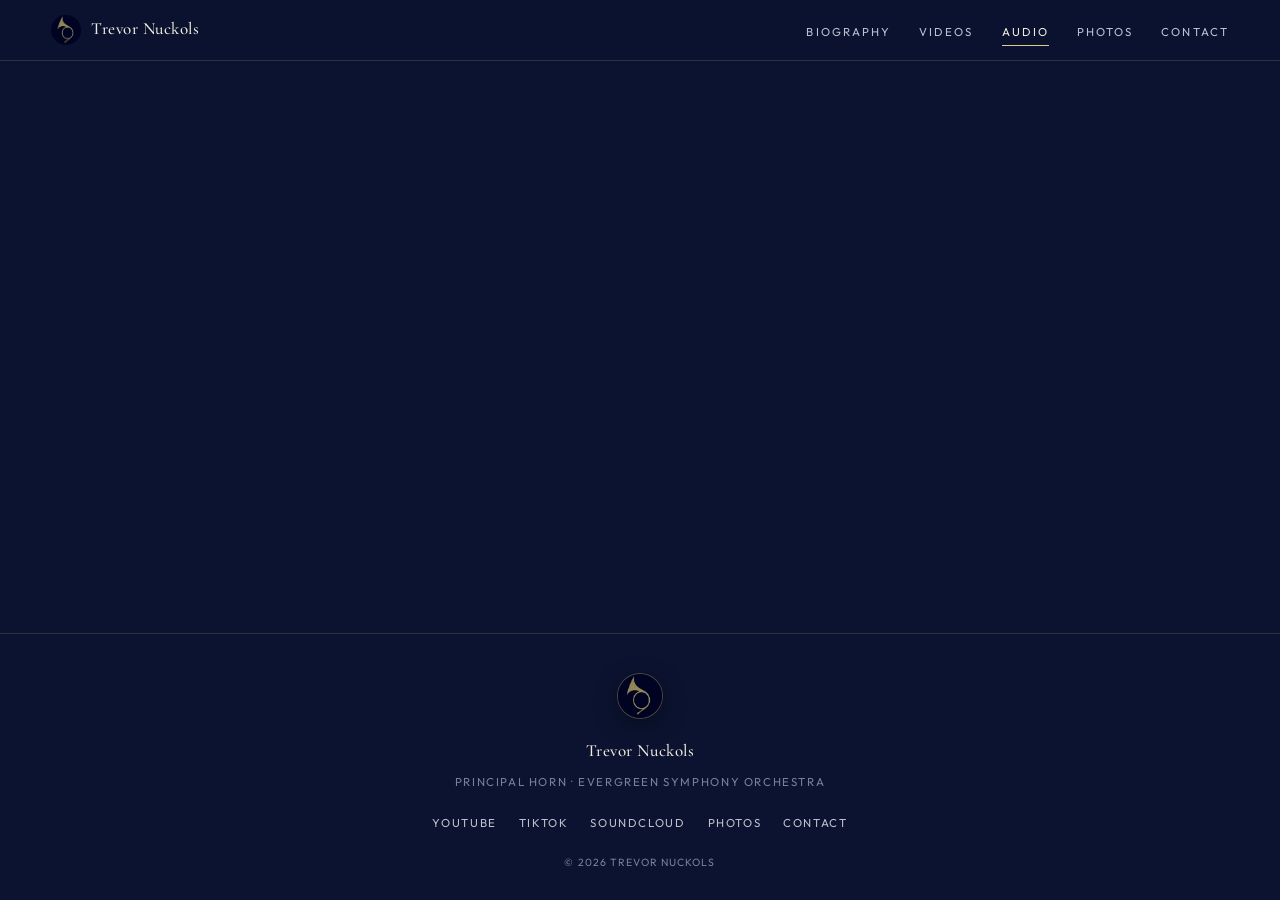
==== audio/index.html @ e0a46a04 "Fix link previews with a 1200x1200 brand-mark Open Graph image for iMessage." ====
<!DOCTYPE html>
<html lang="en">
<head>
  <meta charset="UTF-8">
  <meta name="viewport" content="width=device-width, initial-scale=1.0, viewport-fit=cover">
  <meta name="referrer" content="strict-origin-when-cross-origin">
  <title>Audio — Trevor Nuckols</title>
  <meta name="description" content="Listen to Trevor Nuckols — studio and live recordings on SoundCloud.">
  <meta name="theme-color" content="#0B1330">
  <link rel="canonical" href="https://horncalls.com/audio/">
  <link rel="icon" href="../images/favicon-48.jpg" type="image/jpeg" sizes="48x48">
  <link rel="apple-touch-icon" href="../images/apple-touch-icon.png">
  <meta property="og:type" content="website">
  <meta property="og:site_name" content="Horncalls">
  <meta property="og:title" content="Audio — Trevor Nuckols">
  <meta property="og:description" content="Listen to Trevor Nuckols — studio and live recordings.">
  <meta property="og:url" content="https://horncalls.com/audio/">
  <meta property="og:image" content="https://horncalls.com/images/og-imessage.jpg">
  <meta property="og:image:secure_url" content="https://horncalls.com/images/og-imessage.jpg">
  <meta property="og:image:type" content="image/jpeg">
  <meta property="og:image:width" content="1200">
  <meta property="og:image:height" content="1200">
  <meta property="og:image:alt" content="Horncalls brand mark, gold horn on navy">
  <meta name="twitter:card" content="summary_large_image">
  <meta name="twitter:title" content="Audio — Trevor Nuckols">
  <meta name="twitter:description" content="Listen to Trevor Nuckols — studio and live recordings.">
  <meta name="twitter:image" content="https://horncalls.com/images/og-imessage.jpg">
  <link rel="preconnect" href="https://fonts.googleapis.com">
  <link rel="preconnect" href="https://fonts.gstatic.com" crossorigin>
  <link href="https://fonts.googleapis.com/css2?family=Cormorant+Garamond:ital,wght@0,400;0,500;0,600;1,400;1,500&family=EB+Garamond:ital,wght@0,400;0,500;1,400&family=Outfit:wght@400;500;600;700&display=swap" rel="stylesheet">
  <link rel="stylesheet" href="../css/styles.css?v=36">
</head>
<body class="page-audio">
  <header>
    <div class="nav-inner">
      <a class="nav-name-group" href="../">
        <span class="crest small" aria-hidden="true">
          <img src="../images/brand-horn-mark.jpg" alt="">
        </span>
        <div class="nav-name">Trevor Nuckols</div>
      </a>
      <nav aria-label="Primary">
        <ul>
          <li><a href="../#biography">Biography</a></li>
          <li><a href="../#videos">Videos</a></li>
          <li><a href="./" aria-current="page">Audio</a></li>
          <li><a href="../photos/">Photos</a></li>
          <li><a href="../contact/">Contact</a></li>
        </ul>
      </nav>
    </div>
  </header>

  <main id="top">
    <section id="audio" class="audio-page" aria-labelledby="audio-heading">
      <div class="wrap">
        <div class="section-head">
          <h1 id="audio-heading">Audio</h1>
        </div>
        <p class="gallery-lede">Studio and live recordings streamed from SoundCloud.</p>

        <ol id="audio-list" class="audio-list" aria-label="Audio recordings"></ol>
        <div class="audio-widget-host" aria-hidden="true">
          <iframe
            id="sc-widget"
            title="SoundCloud player"
            width="100%"
            height="20"
            scrolling="no"
            frameborder="no"
            allow="autoplay"
            src="https://w.soundcloud.com/player/?url=https%3A%2F%2Fapi.soundcloud.com%2Ftracks%2F2206646511&amp;color=%23C7A968&amp;auto_play=false&amp;hide_related=true&amp;show_comments=false&amp;show_user=false&amp;show_reposts=false&amp;show_teaser=false&amp;visual=false&amp;download=false&amp;sharing=false"
          ></iframe>
        </div>
        <p class="watch-audio-note">
          <a href="https://soundcloud.com/horncalls" target="_blank" rel="noopener noreferrer">Open on SoundCloud</a>
        </p>
      </div>
    </section>
  </main>

  <footer>
    <span class="crest large" aria-hidden="true">
      <img src="../images/brand-horn-mark.jpg" alt="">
    </span>
    <span class="nav-name">Trevor Nuckols</span>
    <p>Principal Horn &middot; Evergreen Symphony Orchestra</p>
    <ul class="foot-links">
      <li><a href="https://youtube.com/@horncalls" target="_blank" rel="noopener noreferrer">YouTube</a></li>
      <li><a href="https://www.tiktok.com/@horncalls" target="_blank" rel="noopener noreferrer">TikTok</a></li>
      <li><a href="https://soundcloud.com/horncalls" target="_blank" rel="noopener noreferrer">SoundCloud</a></li>
      <li><a href="../photos/">Photos</a></li>
      <li><a href="../contact/">Contact</a></li>
    </ul>
    <p class="copy">&copy; <span id="year"></span> Trevor Nuckols</p>
  </footer>

  <script src="https://w.soundcloud.com/player/api.js" defer></script>
  <script src="../js/main.js?v=34" defer></script>
</body>
</html>
---- css/styles.css ----
:root {
  --night: #0B1330;
  --panel: #111a3d;
  --panel-2: #152047;
  --section-alt: #0e1738;
  --ivory: #F2EDE1;
  --ivory-dim: #BFC0CE;
  --ivory-faint: #7C7F98;
  --red: #96131F;
  --red-bright: #C21C2A;
  --chrome: #AEB6BC;
  --brass: #B8874A;
  --gold: #C7A968;
  --gold-bright: #E4C989;
  --hairline: rgba(199, 169, 104, 0.20);
  --hairline-strong: rgba(199, 169, 104, 0.36);
  --pad-x: clamp(1rem, 4vw, 3.5rem);
  --section-y: clamp(3.75rem, 8vw, 6.75rem);
  --content-max: min(1440px, 100%);
}

*,
*::before,
*::after {
  box-sizing: border-box;
}

* {
  margin: 0;
  padding: 0;
}

html {
  scroll-behavior: smooth;
  -webkit-text-size-adjust: 100%;
  text-size-adjust: 100%;
}

body {
  background: var(--night);
  color: var(--ivory);
  font-family: "EB Garamond", Georgia, serif;
  font-size: clamp(16.5px, 1.15vw + 14px, 18px);
  line-height: 1.7;
  -webkit-font-smoothing: antialiased;
  overflow-x: hidden;
}

img,
svg,
video {
  max-width: 100%;
  height: auto;
  display: block;
}

@media (prefers-reduced-motion: reduce) {
  html {
    scroll-behavior: auto;
  }

  *,
  *::before,
  *::after {
    animation-duration: 0.001ms !important;
    animation-iteration-count: 1 !important;
    transition-duration: 0.001ms !important;
  }
}

a {
  color: inherit;
}

a:focus-visible,
button:focus-visible,
summary:focus-visible {
  outline: 2px solid var(--red-bright);
  outline-offset: 3px;
}

.eyebrow {
  font-family: "Outfit", sans-serif;
  font-size: 11.5px;
  letter-spacing: 0.22em;
  text-transform: uppercase;
  color: var(--gold-bright);
  font-weight: 600;
}

.wrap {
  max-width: var(--content-max);
  margin: 0 auto;
  padding: 0 var(--pad-x);
}

/* ---------- GUNBARREL INTRO ---------- */
#gunbarrel {
  position: fixed;
  inset: 0;
  z-index: 300;
  background: #000;
  clip-path: circle(150% at 50% 50%);
  animation: iris-open 1.5s cubic-bezier(0.65, 0, 0.35, 1) forwards;
  animation-delay: 0.25s;
  pointer-events: none;
}

#gunbarrel::before {
  content: "";
  position: absolute;
  left: 0;
  right: 0;
  top: 50%;
  height: 1.5px;
  background: var(--gold-bright);
  transform: translateY(-50%);
  opacity: 0.9;
  animation: scanline-fade 0.7s ease-out forwards;
  animation-delay: 0.15s;
}

@keyframes iris-open {
  to {
    clip-path: circle(0% at 50% 50%);
  }
}

@keyframes scanline-fade {
  to {
    opacity: 0;
  }
}

@media (prefers-reduced-motion: reduce) {
  #gunbarrel {
    animation: none;
    clip-path: circle(0% at 50% 50%);
  }

  #gunbarrel::before {
    display: none;
  }
}

/* ---------- CREST ---------- */
.crest {
  display: inline-block;
  line-height: 0;
  flex-shrink: 0;
}

.crest img,
.crest svg {
  display: block;
  border-radius: 50%;
  object-fit: cover;
}

.crest.small img,
.crest.small svg {
  width: 30px;
  height: 30px;
}

.crest.large img,
.crest.large svg {
  width: 56px;
  height: 56px;
  margin-inline: auto;
  box-shadow: 0 0 0 1px var(--hairline-strong), 0 6px 24px rgba(0, 0, 0, 0.4);
}

#top {
  height: 0;
  width: 0;
  overflow: hidden;
}

/* ---------- HEADER / NAV ---------- */
header {
  position: sticky;
  top: 0;
  z-index: 50;
  background: rgba(11, 19, 48, 0.92);
  backdrop-filter: blur(10px);
  border-bottom: 1px solid var(--hairline);
  padding-top: env(safe-area-inset-top);
}

.nav-inner {
  display: flex;
  align-items: center;
  justify-content: space-between;
  gap: 16px 28px;
  flex-wrap: wrap;
  padding: 14px var(--pad-x);
  max-width: var(--content-max);
  margin: 0 auto;
}

.nav-name-group {
  display: flex;
  align-items: center;
  gap: 10px;
  text-decoration: none;
  min-width: 0;
}

.nav-name {
  font-family: "Cormorant Garamond", serif;
  font-weight: 500;
  font-size: clamp(15px, 2.5vw, 17px);
  letter-spacing: 0.03em;
  white-space: nowrap;
}

nav {
  min-width: 0;
}

nav ul {
  list-style: none;
  display: flex;
  flex-wrap: wrap;
  justify-content: flex-end;
  gap: 10px 28px;
}

nav a {
  font-family: "Outfit", sans-serif;
  font-size: 11.5px;
  letter-spacing: 0.18em;
  text-transform: uppercase;
  text-decoration: none;
  color: var(--ivory-dim);
  transition: color 0.25s ease;
  border-bottom: 1px solid transparent;
  padding: 8px 0 3px;
  display: inline-block;
}

nav a:hover {
  color: var(--ivory);
  border-bottom-color: var(--gold-bright);
}

/* ---------- HERO ---------- */
.hero {
  position: relative;
  min-height: 100vh;
  min-height: 100dvh;
  min-height: 100svh;
  display: flex;
  align-items: flex-end;
  overflow: hidden;
  background: var(--panel);
}

.hero-media {
  position: absolute;
  inset: 0;
}

.hero-media img {
  width: 100%;
  height: 100%;
  max-width: none;
  object-fit: cover;
  object-position: center 42%;
  filter: grayscale(0.2) contrast(1.08) brightness(0.78);
  display: block;
  animation: hero-settle 2.4s ease-out both;
}

@keyframes hero-settle {
  from {
    transform: scale(1.06);
    filter: grayscale(0.4) contrast(1.08) brightness(0.55);
  }

  to {
    transform: scale(1);
    filter: grayscale(0.2) contrast(1.08) brightness(0.78);
  }
}

.hero-media::after {
  content: "";
  position: absolute;
  inset: 0;
  background:
    linear-gradient(180deg, rgba(11, 19, 48, 0.35) 0%, rgba(11, 19, 48, 0.2) 40%, rgba(11, 19, 48, 0.92) 100%),
    linear-gradient(90deg, rgba(11, 19, 48, 0.55) 0%, transparent 55%);
}

.hero-copy {
  position: relative;
  z-index: 1;
  padding: 0 var(--pad-x) clamp(3.5rem, 10vh, 6.5rem);
  padding-bottom: calc(clamp(3.5rem, 10vh, 6.5rem) + env(safe-area-inset-bottom));
  max-width: var(--content-max);
  width: 100%;
  margin: 0 auto;
  animation: copy-rise 1.1s ease-out 0.45s both;
}

@keyframes copy-rise {
  from {
    opacity: 0;
    transform: translateY(18px);
  }

  to {
    opacity: 1;
    transform: translateY(0);
  }
}

.hero-copy h1 {
  font-family: "Cormorant Garamond", serif;
  font-weight: 500;
  font-size: clamp(2.6rem, 9vw, 6.4rem);
  line-height: 0.95;
  letter-spacing: -0.02em;
  color: var(--ivory);
  margin: 14px 0 0;
  overflow-wrap: anywhere;
}

.hero-rule {
  width: 64px;
  height: 2px;
  background: var(--gold-bright);
  margin: 22px 0;
}

.hero-role {
  font-family: "EB Garamond", serif;
  font-style: italic;
  font-size: clamp(1.05rem, 2.2vw, 1.45rem);
  color: var(--ivory-dim);
  max-width: 34ch;
}

.hero-cta {
  display: inline-flex;
  margin-top: 28px;
  font-family: "Outfit", sans-serif;
  font-size: 11.5px;
  letter-spacing: 0.18em;
  text-transform: uppercase;
  text-decoration: none;
  color: var(--gold-bright);
  border-bottom: 1px solid var(--gold);
  padding: 8px 0 4px;
  transition: color 0.25s ease, border-color 0.25s ease;
}

.hero-cta:hover {
  color: var(--ivory);
  border-color: var(--ivory);
}

/* ---------- PULL QUOTE ---------- */
.quote-band {
  border-top: 1px solid var(--hairline-strong);
  border-bottom: 1px solid var(--hairline-strong);
  padding: clamp(2.5rem, 6vw, 4rem) var(--pad-x);
  text-align: center;
  background: var(--panel);
}

.quote-band .rule {
  width: 34px;
  height: 1.5px;
  background: var(--gold-bright);
  margin: 0 auto 26px;
}

.quote-band blockquote {
  font-family: "Cormorant Garamond", serif;
  font-style: italic;
  font-weight: 400;
  font-size: clamp(1.25rem, 3.2vw, 2.05rem);
  max-width: 26ch;
  margin: 0 auto 16px;
  line-height: 1.35;
  color: var(--ivory);
}

.quote-band cite {
  font-family: "Outfit", sans-serif;
  font-style: normal;
  font-size: 11.5px;
  letter-spacing: 0.2em;
  text-transform: uppercase;
  color: var(--gold);
}

/* ---------- SECTIONS ---------- */
section {
  padding: var(--section-y) 0;
}

#biography {
  background: #24305c;
  border-top: 1px solid var(--hairline);
}

#videos {
  background: var(--panel);
  border-top: 1px solid var(--hairline-strong);
}

#photos,
.photos-page {
  background: var(--section-alt);
  border-top: 1px solid var(--hairline);
}

.page-photos {
  min-height: 100vh;
  min-height: 100dvh;
  display: flex;
  flex-direction: column;
}

.page-photos main {
  flex: 1 1 auto;
  min-width: 0;
}

.photos-page {
  padding: var(--section-y) 0;
}

.photos-page .section-head h1 {
  font-family: "Cormorant Garamond", serif;
  font-weight: 500;
  font-size: clamp(1.55rem, 3.4vw, 2.3rem);
  min-width: 0;
}

.gallery-lede {
  color: var(--ivory-dim);
  font-style: italic;
  margin: -0.75rem 0 clamp(1.5rem, 3vw, 2.25rem);
  max-width: 42ch;
}

.photos-page .gallery-grid {
  padding: 0;
}

.page-audio {
  min-height: 100vh;
  min-height: 100dvh;
  display: flex;
  flex-direction: column;
}

.page-audio main {
  flex: 1 1 auto;
  min-width: 0;
}

.audio-page {
  position: relative;
  padding: var(--section-y) 0;
  background: var(--section-alt);
  border-top: 1px solid var(--hairline);
}

.audio-page .section-head h1 {
  font-family: "Cormorant Garamond", serif;
  font-weight: 500;
  font-size: clamp(1.55rem, 3.4vw, 2.3rem);
  min-width: 0;
}

.audio-page .gallery-lede {
  max-width: none;
  white-space: nowrap;
}

.section-head {
  display: flex;
  align-items: baseline;
  gap: clamp(12px, 2.5vw, 22px);
  margin-bottom: clamp(1.75rem, 4vw, 3.25rem);
}

.section-head .num {
  font-family: "Outfit", sans-serif;
  letter-spacing: 0.14em;
  color: var(--gold-bright);
  font-size: 12px;
  font-weight: 600;
  flex-shrink: 0;
}

.section-head h2 {
  font-family: "Cormorant Garamond", serif;
  font-weight: 500;
  font-size: clamp(1.55rem, 3.4vw, 2.3rem);
  min-width: 0;
}

.section-head::after {
  content: "";
  flex: 1 1 40px;
  min-width: 24px;
  height: 1px;
  background: var(--hairline);
}

/* ---------- BIOGRAPHY ---------- */
.bio-layout {
  display: grid;
  grid-template-columns: minmax(280px, 0.9fr) minmax(0, 1.55fr);
  gap: clamp(2rem, 4.5vw, 4.25rem);
  align-items: start;
  max-width: 1180px;
}

.bio-photo {
  margin: 0;
  width: 100%;
  max-width: 420px;
}

.bio-photo img {
  width: 100%;
  height: auto;
  aspect-ratio: 1 / 1;
  object-fit: cover;
  object-position: center top;
  display: block;
  filter: grayscale(0.28) contrast(1.06) brightness(0.96);
  border: 1px solid var(--hairline-strong);
  box-shadow: 0 24px 60px rgba(0, 0, 0, 0.5);
}

.bio-copy {
  min-width: 0;
  max-width: 62ch;
}

.bio-copy p {
  margin-bottom: 1.35em;
  color: var(--ivory);
  font-size: clamp(1.02rem, 0.35vw + 0.95rem, 1.12rem);
  line-height: 1.75;
}

.bio-copy p.lead {
  color: var(--ivory);
}

.bio-copy .dropcap {
  float: left;
  display: block;
  font-family: "Cormorant Garamond", serif;
  font-size: clamp(3.85rem, 6.5vw, 5.25rem);
  font-weight: 500;
  line-height: 0.78;
  height: 0.78em;
  margin: 0.06em 0.14em 0 0;
  padding: 0;
  color: var(--gold-bright);
}

.bio-block {
  margin-bottom: clamp(1.75rem, 3vw, 2.75rem);
}

.bio-block:last-child {
  margin-bottom: 0;
}

/* ---------- GALLERY ---------- */
.gallery-dropdown {
  width: 100%;
  max-width: none;
  border: 1px solid var(--hairline);
  background: var(--panel);
}

.gallery-dropdown summary {
  list-style: none;
  cursor: pointer;
  display: flex;
  align-items: center;
  justify-content: space-between;
  gap: 16px;
  padding: 18px 22px;
  font-family: "Outfit", sans-serif;
  font-size: 12px;
  letter-spacing: 0.16em;
  text-transform: uppercase;
  color: var(--gold-bright);
  user-select: none;
}

.gallery-dropdown summary::-webkit-details-marker {
  display: none;
}

.gallery-dropdown summary::after {
  content: "";
  width: 8px;
  height: 8px;
  border-right: 1.5px solid var(--gold-bright);
  border-bottom: 1.5px solid var(--gold-bright);
  transform: rotate(45deg);
  transition: transform 0.25s ease;
  flex-shrink: 0;
}

.gallery-dropdown[open] summary {
  border-bottom: 1px solid var(--hairline);
}

.gallery-dropdown[open] summary::after {
  transform: rotate(-135deg);
}

.gallery-grid {
  list-style: none;
  margin: 0;
  padding: 0;
  display: grid;
  grid-template-columns: repeat(4, minmax(0, 1fr));
  gap: 12px;
}

.gallery-item {
  position: relative;
  display: block;
  width: 100%;
  padding: 0;
  margin: 0;
  border: 0;
  background: var(--night);
  cursor: pointer;
  aspect-ratio: 1;
  overflow: hidden;
}

.gallery-item img {
  width: 100%;
  height: 100%;
  max-width: none;
  object-fit: cover;
  object-position: center top;
  filter: grayscale(0.55) contrast(1.08) brightness(0.95);
  transition: filter 0.45s ease, transform 0.55s ease;
  display: block;
}

.gallery-item::after {
  content: "";
  position: absolute;
  inset: 0;
  border: 1px solid var(--hairline);
  pointer-events: none;
  transition: border-color 0.3s ease;
}

.gallery-item:hover img,
.gallery-item:focus-visible img {
  filter: grayscale(0) contrast(1.02) brightness(1);
  transform: scale(1.04);
}

.gallery-item:hover::after,
.gallery-item:focus-visible::after {
  border-color: var(--gold);
}

#lightbox {
  position: fixed;
  inset: 0;
  z-index: 250;
  background: rgba(11, 19, 48, 0.94);
  display: none;
  align-items: center;
  justify-content: center;
  padding: max(1.25rem, env(safe-area-inset-top)) max(1.25rem, env(safe-area-inset-right)) max(1.25rem, env(safe-area-inset-bottom)) max(1.25rem, env(safe-area-inset-left));
}

#lightbox.open {
  display: flex;
}

#lightbox img {
  max-width: 100%;
  max-height: min(88vh, 88dvh);
  width: auto;
  height: auto;
  object-fit: contain;
  box-shadow: 0 30px 80px rgba(0, 0, 0, 0.6);
  border: 1px solid var(--hairline-strong);
}

#lightbox-close {
  position: absolute;
  top: max(16px, env(safe-area-inset-top));
  right: max(16px, env(safe-area-inset-right));
  background: rgba(11, 19, 48, 0.7);
  border: 1px solid var(--hairline-strong);
  color: var(--ivory);
  width: 44px;
  height: 44px;
  border-radius: 50%;
  font-family: "Outfit", sans-serif;
  font-size: 18px;
  cursor: pointer;
  transition: border-color 0.3s ease, color 0.3s ease;
}

#lightbox-close:hover {
  border-color: var(--gold);
  color: var(--gold-bright);
}

/* ---------- WATCH / YOUTUBE ---------- */
.watch-tabs {
  display: flex;
  flex-wrap: wrap;
  gap: 8px;
  margin: 0 0 clamp(16px, 2.5vw, 22px);
}

.watch-tab {
  min-height: 44px;
  padding: 0 18px;
  border: 1px solid var(--hairline-strong);
  background: transparent;
  color: var(--ivory-dim);
  font-family: "Outfit", sans-serif;
  font-size: 12px;
  letter-spacing: 0.14em;
  text-transform: uppercase;
  cursor: pointer;
  transition: border-color 0.25s ease, color 0.25s ease, background 0.25s ease;
}

.watch-tab:hover,
.watch-tab:focus-visible {
  color: var(--ivory);
  border-color: var(--gold);
}

.watch-tab.is-active {
  color: var(--night);
  background: var(--gold-bright);
  border-color: var(--gold-bright);
}

.watch-toolbar {
  display: flex;
  flex-wrap: wrap;
  align-items: center;
  justify-content: space-between;
  gap: 12px 20px;
  margin: 0 0 clamp(18px, 3vw, 28px);
}

.watch-sort-group {
  display: flex;
  flex-wrap: wrap;
  align-items: center;
  gap: 10px 16px;
  min-width: 0;
}

.watch-sort-label {
  font-family: "Outfit", sans-serif;
  font-size: 11.5px;
  letter-spacing: 0.14em;
  text-transform: uppercase;
  color: var(--ivory-dim);
}

.watch-sort {
  min-height: 44px;
  min-width: min(100%, 220px);
  flex: 1 1 180px;
  max-width: 280px;
  padding: 0 12px;
  border: 1px solid var(--hairline-strong);
  background: var(--night);
  color: var(--ivory);
  font-family: "Outfit", sans-serif;
  font-size: 13px;
  letter-spacing: 0.04em;
  cursor: pointer;
}

.watch-sort:focus-visible {
  outline: 2px solid var(--gold-bright);
  outline-offset: 2px;
}

.watch-audio-note {
  margin-top: 18px;
  font-family: "Outfit", sans-serif;
  font-size: 11.5px;
  letter-spacing: 0.12em;
  text-transform: uppercase;
}

.watch-audio-note a {
  color: var(--gold-bright);
  text-decoration: none;
  border-bottom: 1px solid var(--gold);
}

.watch-audio-note a:hover {
  color: var(--ivory);
  border-bottom-color: var(--ivory);
}

.audio-widget-host {
  position: absolute;
  width: 1px;
  height: 1px;
  padding: 0;
  margin: -1px;
  overflow: hidden;
  clip: rect(0, 0, 0, 0);
  white-space: nowrap;
  border: 0;
  pointer-events: none;
}

.audio-list {
  list-style: none;
  margin: 0;
  padding: 0;
  display: flex;
  flex-direction: column;
  gap: clamp(22px, 3vw, 30px);
}

.audio-item {
  margin: 0;
  padding: 0;
}

.audio-item-title {
  margin: 0 0 10px;
  font-family: "Cormorant Garamond", "EB Garamond", serif;
  font-size: clamp(1.15rem, 2.2vw, 1.45rem);
  font-weight: 600;
  line-height: 1.25;
  color: var(--ivory);
  letter-spacing: 0.01em;
}

.audio-item-num {
  color: var(--gold-bright);
  font-variant-numeric: tabular-nums;
  margin-right: 0.35em;
}

.audio-player {
  display: grid;
  grid-template-columns: auto 1fr auto auto;
  align-items: center;
  gap: 10px 12px;
  min-height: 48px;
  padding: 8px 12px;
  border: 1px solid var(--hairline);
  background: linear-gradient(180deg, rgba(255, 255, 255, 0.04), transparent), var(--night);
}

.audio-play {
  width: 40px;
  height: 40px;
  border: 1px solid var(--hairline-strong);
  background: transparent;
  color: var(--ivory);
  display: inline-flex;
  align-items: center;
  justify-content: center;
  cursor: pointer;
  flex-shrink: 0;
  transition: border-color 0.2s ease, color 0.2s ease, background 0.2s ease;
}

.audio-play:hover,
.audio-play:focus-visible {
  border-color: var(--gold);
  color: var(--gold-bright);
}

.audio-item.is-playing .audio-play,
.audio-item.is-loading .audio-play {
  border-color: var(--gold-bright);
  background: var(--gold-bright);
  color: var(--night);
}

.audio-play svg {
  width: 14px;
  height: 14px;
  fill: currentColor;
}

.audio-seek {
  -webkit-appearance: none;
  appearance: none;
  width: 100%;
  height: 4px;
  border-radius: 0;
  background: rgba(255, 255, 255, 0.18);
  outline: none;
  cursor: pointer;
  accent-color: var(--gold-bright);
}

.audio-seek::-webkit-slider-thumb {
  -webkit-appearance: none;
  appearance: none;
  width: 14px;
  height: 14px;
  border-radius: 50%;
  background: var(--ivory);
  border: 0;
  cursor: pointer;
}

.audio-seek::-moz-range-thumb {
  width: 14px;
  height: 14px;
  border-radius: 50%;
  background: var(--ivory);
  border: 0;
  cursor: pointer;
}

.audio-time {
  font-family: "Outfit", sans-serif;
  font-size: 12px;
  letter-spacing: 0.04em;
  color: var(--ivory-dim);
  font-variant-numeric: tabular-nums;
  white-space: nowrap;
  min-width: 7.5em;
  text-align: right;
}

.audio-mute {
  width: 36px;
  height: 36px;
  border: 0;
  background: transparent;
  color: var(--ivory-dim);
  display: inline-flex;
  align-items: center;
  justify-content: center;
  cursor: pointer;
  transition: color 0.2s ease;
}

.audio-mute:hover,
.audio-mute:focus-visible {
  color: var(--gold-bright);
}

.audio-mute svg {
  width: 16px;
  height: 16px;
  fill: currentColor;
}

.audio-item.is-playing .audio-item-title {
  color: var(--gold-bright);
}

@media (max-width: 640px) {
  .audio-player {
    grid-template-columns: auto 1fr auto;
    grid-template-areas:
      "play seek mute"
      "play time mute";
  }

  .audio-play {
    grid-area: play;
  }

  .audio-seek {
    grid-area: seek;
  }

  .audio-time {
    grid-area: time;
    text-align: left;
    min-width: 0;
  }

  .audio-mute {
    grid-area: mute;
  }
}

.watch-grid {
  display: grid;
  grid-template-columns: repeat(2, minmax(0, 1fr));
  gap: clamp(16px, 2.5vw, 24px);
}

.watch-meta {
  margin: 6px 16px 0;
  font-family: "Outfit", sans-serif;
  font-size: 11px;
  letter-spacing: 0.08em;
  text-transform: uppercase;
  color: var(--ivory-dim);
}

.watch-card {
  background: var(--night);
  border: 1px solid var(--hairline);
  min-width: 0;
  overflow: visible;
  display: flex;
  flex-direction: column;
}

.watch-card h3 {
  font-family: "Cormorant Garamond", serif;
  font-weight: 500;
  font-size: clamp(1rem, 2vw, 1.25rem);
  color: var(--ivory);
  padding: 14px 16px 0;
  line-height: 1.3;
  overflow-wrap: anywhere;
  hyphens: auto;
}

.watch-frame {
  position: relative;
  width: 100%;
  aspect-ratio: 16 / 9;
  background: var(--night);
  margin-top: 12px;
  margin-bottom: 14px;
  overflow: visible;
}

.watch-frame iframe {
  position: absolute;
  inset: 0;
  width: 100%;
  height: 100%;
  max-width: none;
  border: 0;
  display: block;
}

.watch-controls {
  position: absolute;
  left: 0;
  right: 0;
  bottom: 52px;
  z-index: 2;
  display: flex;
  flex-wrap: wrap;
  justify-content: space-between;
  align-items: center;
  gap: 10px;
  padding: 0 12px;
  background: none;
  opacity: 0;
  visibility: hidden;
  transform: translateY(8px);
  transition: opacity 0.28s ease, transform 0.28s ease, visibility 0.28s ease;
  pointer-events: none;
}

.watch-card.is-playing .watch-controls:not([hidden]) {
  opacity: 1;
  visibility: visible;
  transform: none;
  pointer-events: none;
}

.watch-volume {
  pointer-events: auto;
  flex: 1 1 140px;
  display: flex;
  align-items: center;
  gap: 8px;
  min-width: 0;
  min-height: 44px;
  padding: 6px 10px;
  border: 1px solid rgba(228, 201, 137, 0.45);
  border-radius: 999px;
  background: rgba(11, 19, 48, 0.78);
  backdrop-filter: blur(8px);
  box-shadow: 0 6px 18px rgba(0, 0, 0, 0.28);
}

.watch-mute {
  flex: 0 0 auto;
  width: 36px;
  height: 36px;
  display: inline-flex;
  align-items: center;
  justify-content: center;
  border: 0;
  background: transparent;
  color: var(--gold-bright);
  cursor: pointer;
  padding: 0;
}

.watch-mute-icon {
  width: 18px;
  height: 18px;
}

.watch-mute .watch-mute-off {
  display: none;
}

.watch-mute.is-muted .watch-mute-on {
  display: none;
}

.watch-mute.is-muted .watch-mute-off {
  display: block;
}

.watch-volume-slider {
  flex: 1 1 auto;
  min-width: 0;
  width: 100%;
  height: 28px;
  margin: 0;
  cursor: pointer;
  accent-color: var(--gold-bright);
  touch-action: none;
}

.watch-volume-hint {
  flex: 1 1 100%;
  margin: 0;
  font-family: "Outfit", sans-serif;
  font-size: 11px;
  letter-spacing: 0.04em;
  color: var(--ivory-dim);
  text-align: center;
}

.visually-hidden {
  position: absolute;
  width: 1px;
  height: 1px;
  padding: 0;
  margin: -1px;
  overflow: hidden;
  clip: rect(0, 0, 0, 0);
  white-space: nowrap;
  border: 0;
}

.watch-skip {
  pointer-events: auto;
  display: inline-flex;
  align-items: center;
  justify-content: center;
  gap: 2px;
  min-width: 52px;
  min-height: 44px;
  padding: 8px 12px;
  border: 1px solid rgba(228, 201, 137, 0.45);
  border-radius: 999px;
  background: rgba(11, 19, 48, 0.78);
  color: var(--gold-bright);
  font-family: "Outfit", sans-serif;
  font-size: 12px;
  font-weight: 600;
  letter-spacing: 0.06em;
  cursor: pointer;
  backdrop-filter: blur(8px);
  box-shadow: 0 6px 18px rgba(0, 0, 0, 0.28);
  transition: border-color 0.2s ease, color 0.2s ease, background 0.2s ease, transform 0.2s ease;
}

.watch-skip-icon {
  width: 16px;
  height: 16px;
  flex-shrink: 0;
}

.watch-skip-label {
  line-height: 1;
  min-width: 1.2em;
  text-align: center;
}

.watch-skip:hover,
.watch-skip:focus-visible {
  border-color: var(--gold-bright);
  color: var(--ivory);
  background: rgba(21, 32, 71, 0.92);
  transform: translateY(-1px);
}

.watch-skip:active {
  transform: translateY(0);
}

@media (prefers-reduced-motion: reduce) {
  .watch-controls,
  .watch-skip {
    transition: none;
  }

  .watch-card.is-playing .watch-controls:not([hidden]) {
    transform: none;
  }
}

.watch-empty {
  grid-column: 1 / -1;
  border: 1px solid var(--hairline);
  background: var(--night);
  padding: clamp(1.75rem, 4vw, 2.75rem);
  color: var(--ivory-dim);
  font-style: italic;
  max-width: 48ch;
}

.watch-empty a {
  color: var(--gold-bright);
  text-decoration: none;
  border-bottom: 1px solid var(--gold);
}

.watch-empty a:hover {
  color: var(--ivory);
  border-bottom-color: var(--ivory);
}

.watch-channels {
  list-style: none;
  display: flex;
  flex-wrap: wrap;
  gap: 12px 28px;
  margin-top: clamp(1.5rem, 3vw, 2rem);
  padding-top: 1.25rem;
  border-top: 1px solid var(--hairline);
}

.watch-channels a {
  font-family: "Outfit", sans-serif;
  font-size: 11.5px;
  letter-spacing: 0.16em;
  text-transform: uppercase;
  text-decoration: none;
  color: var(--ivory-dim);
  transition: color 0.25s ease;
  padding: 6px 0;
}

.watch-channels a:hover {
  color: var(--gold-bright);
}

/* ---------- INSTRUMENTS ---------- */
.instruments {
  border-top: 1px solid var(--hairline-strong);
  padding: clamp(2.75rem, 6vw, 4.375rem) 0;
  background: var(--panel);
}

.instruments .wrap {
  display: flex;
  flex-wrap: wrap;
  gap: 1.5rem 2.5rem;
  justify-content: space-between;
  align-items: flex-start;
}

.instruments-intro {
  max-width: 32ch;
  flex: 1 1 220px;
}

.instruments-intro p {
  color: var(--ivory-dim);
  margin-top: 10px;
}

.inst-list {
  list-style: none;
  display: flex;
  flex-direction: column;
  gap: 12px;
  font-family: "EB Garamond", serif;
  font-style: italic;
  color: var(--ivory);
  font-size: 1.05rem;
  flex: 1 1 220px;
  min-width: 0;
  max-width: 420px;
}

.inst-list li {
  border-bottom: 1px dashed var(--hairline);
  padding-bottom: 12px;
}

/* ---------- FOOTER ---------- */
footer {
  padding: clamp(1.75rem, 4vw, 2.5rem) var(--pad-x) calc(clamp(1.25rem, 3vw, 1.75rem) + env(safe-area-inset-bottom));
  text-align: center;
  background: var(--night);
  border-top: 1px solid var(--hairline);
}

footer .crest {
  margin-bottom: 10px;
}

footer .crest.large img,
footer .crest.large svg {
  width: 44px;
  height: 44px;
}

footer .nav-name {
  display: block;
  margin-bottom: 6px;
  font-family: "Cormorant Garamond", serif;
  font-size: 17px;
}

footer p {
  font-family: "Outfit", sans-serif;
  font-size: 11.5px;
  letter-spacing: 0.14em;
  text-transform: uppercase;
  color: var(--ivory-faint);
}

footer .foot-links {
  margin-top: 14px;
  display: flex;
  flex-wrap: wrap;
  gap: 8px 22px;
  justify-content: center;
  list-style: none;
}

footer .foot-links a {
  font-family: "Outfit", sans-serif;
  font-size: 11.5px;
  letter-spacing: 0.14em;
  text-transform: uppercase;
  text-decoration: none;
  color: var(--ivory-dim);
  transition: color 0.25s ease;
  padding: 6px 0;
  display: inline-block;
}

footer .foot-links a:hover {
  color: var(--gold-bright);
}

footer .copy {
  margin-top: 16px;
  font-size: 10.5px;
  letter-spacing: 0.1em;
}

/* ---------- CONTACT ---------- */
.page-contact {
  min-height: 100vh;
  min-height: 100dvh;
  display: flex;
  flex-direction: column;
}

.page-contact main {
  flex: 1 1 auto;
  min-width: 0;
}

.contact-section {
  background: var(--panel);
  border-top: 1px solid var(--hairline);
  padding: var(--section-y) 0;
}

.contact-wrap {
  width: 100%;
  max-width: min(720px, var(--content-max));
  min-width: 0;
}

.contact-section .section-head {
  margin-bottom: clamp(1rem, 2.5vw, 1.5rem);
}

.contact-section .section-head h1 {
  font-family: "Cormorant Garamond", serif;
  font-weight: 500;
  font-size: clamp(1.55rem, 3.4vw, 2.3rem);
  min-width: 0;
}

.contact-lede {
  color: var(--ivory-dim);
  margin: 0 0 clamp(1.75rem, 4vw, 2.5rem);
  font-style: italic;
  font-size: clamp(1rem, 0.4vw + 0.95rem, 1.125rem);
  line-height: 1.45;
  max-width: none;
}

@media (min-width: 700px) {
  .contact-lede {
    white-space: nowrap;
  }
}

.contact-form {
  display: flex;
  flex-direction: column;
  gap: 1.15rem;
  min-width: 0;
}

.contact-honeypot {
  position: absolute;
  left: -9999px;
  width: 1px;
  height: 1px;
  opacity: 0;
  pointer-events: none;
}

.contact-field {
  display: flex;
  flex-direction: column;
  gap: 8px;
  min-width: 0;
}

.contact-field label {
  font-family: "Outfit", sans-serif;
  font-size: 11.5px;
  letter-spacing: 0.14em;
  text-transform: uppercase;
  color: var(--gold-bright);
}

.contact-field .optional {
  color: var(--ivory-faint);
  letter-spacing: 0.08em;
  text-transform: none;
  font-size: 11px;
}

.contact-field input,
.contact-field textarea {
  width: 100%;
  max-width: 100%;
  min-height: 48px;
  padding: 12px 14px;
  border: 1px solid var(--hairline-strong);
  background: var(--night);
  color: var(--ivory);
  font-family: "EB Garamond", Georgia, serif;
  font-size: 16px;
  line-height: 1.45;
  border-radius: 0;
  appearance: none;
}

.contact-field textarea {
  min-height: min(180px, 40vh);
  resize: vertical;
}

.contact-field input:focus-visible,
.contact-field textarea:focus-visible {
  outline: 2px solid var(--gold-bright);
  outline-offset: 2px;
}

.contact-actions {
  display: flex;
  flex-wrap: wrap;
  align-items: center;
  gap: 14px 20px;
  margin-top: 0.5rem;
}

.contact-submit {
  min-height: 48px;
  padding: 0 22px;
  border: 1px solid var(--gold-bright);
  background: transparent;
  color: var(--gold-bright);
  font-family: "Outfit", sans-serif;
  font-size: 12px;
  letter-spacing: 0.16em;
  text-transform: uppercase;
  cursor: pointer;
  transition: background 0.25s ease, color 0.25s ease, border-color 0.25s ease;
}

.contact-submit:hover,
.contact-submit:focus-visible {
  background: var(--gold-bright);
  color: var(--night);
}

.contact-submit:disabled {
  opacity: 0.55;
  cursor: wait;
}

.contact-status {
  flex: 1 1 200px;
  min-width: 0;
  font-family: "Outfit", sans-serif;
  font-size: 12.5px;
  letter-spacing: 0.04em;
  color: var(--ivory-dim);
}

.contact-status.is-success {
  color: var(--gold-bright);
}

.contact-status.is-error {
  color: #e8a0a6;
}

.contact-status.is-pending {
  color: var(--ivory-dim);
}

nav a[aria-current="page"] {
  color: var(--ivory);
  border-bottom-color: var(--gold-bright);
}

@media (max-width: 700px) {
  .contact-section {
    padding: clamp(2.5rem, 8vw, 3.5rem) 0;
  }

  .contact-actions {
    flex-direction: column;
    align-items: stretch;
  }

  .contact-submit {
    width: 100%;
  }

  .contact-status {
    flex-basis: auto;
    text-align: center;
  }
}

/* ---------- BREAKPOINTS ---------- */
@media (max-width: 900px) {
  .bio-layout {
    grid-template-columns: 1fr;
    gap: 1.75rem;
    max-width: 720px;
  }

  .bio-photo {
    max-width: 340px;
  }

  .bio-copy {
    max-width: none;
  }

  .watch-grid {
    grid-template-columns: 1fr;
  }

  .watch-frame {
    margin-bottom: 0;
  }

  .watch-card.is-playing .watch-frame {
    margin-bottom: 96px;
  }

  .watch-card.is-playing:has(.watch-volume-hint) .watch-frame {
    margin-bottom: 118px;
  }

  .watch-controls {
    top: calc(100% + 10px);
    bottom: auto;
    justify-content: center;
    align-items: center;
    gap: 10px;
    padding: 0;
    transform: none;
  }

  .watch-volume,
  .watch-skip {
    background: var(--panel);
    backdrop-filter: none;
    box-shadow: none;
  }

  .watch-volume {
    order: 3;
    flex: 1 1 100%;
  }

  .watch-volume-hint {
    order: 4;
  }

  .gallery-grid {
    grid-template-columns: repeat(3, minmax(0, 1fr));
  }

  .hero-media::after {
    background: linear-gradient(180deg, rgba(11, 19, 48, 0.25) 0%, rgba(11, 19, 48, 0.35) 45%, rgba(11, 19, 48, 0.95) 100%);
  }

  .hero-media img {
    object-position: center 35%;
  }
}

@media (max-width: 700px) {
  .nav-inner {
    flex-direction: column;
    align-items: flex-start;
    gap: 10px;
    padding-top: 12px;
    padding-bottom: 12px;
  }

  nav {
    width: 100%;
  }

  nav ul {
    justify-content: flex-start;
    gap: 6px 18px;
  }

  nav a {
    font-size: 10.5px;
    letter-spacing: 0.12em;
    padding: 10px 0 4px;
  }

  .hero {
    min-height: 88svh;
  }

  .hero-copy h1 {
    font-size: clamp(2.45rem, 12vw, 3.6rem);
  }

  .hero-role {
    max-width: 28ch;
  }

  .bio-photo {
    max-width: 280px;
  }

  .section-head::after {
    display: none;
  }

  .gallery-grid {
    grid-template-columns: repeat(3, minmax(0, 1fr));
    gap: 10px;
    padding: 12px;
  }
}

@media (max-width: 700px) {
  .audio-page .gallery-lede {
    white-space: normal;
  }
}

@media (max-width: 480px) {
  body {
    font-size: 16.5px;
  }

  .nav-name {
    white-space: normal;
  }

  nav ul {
    width: 100%;
    gap: 4px 14px;
  }

  .bio-copy .dropcap {
    font-size: 3.5rem;
  }

  .quote-band blockquote {
    max-width: 20ch;
  }

  .instruments .wrap {
    flex-direction: column;
  }

  .inst-list {
    max-width: none;
    width: 100%;
  }

  .gallery-grid {
    grid-template-columns: repeat(2, minmax(0, 1fr));
    gap: 8px;
    padding: 10px;
  }
}

@media (hover: none) {
  .gallery-item:hover img {
    transform: none;
  }
}
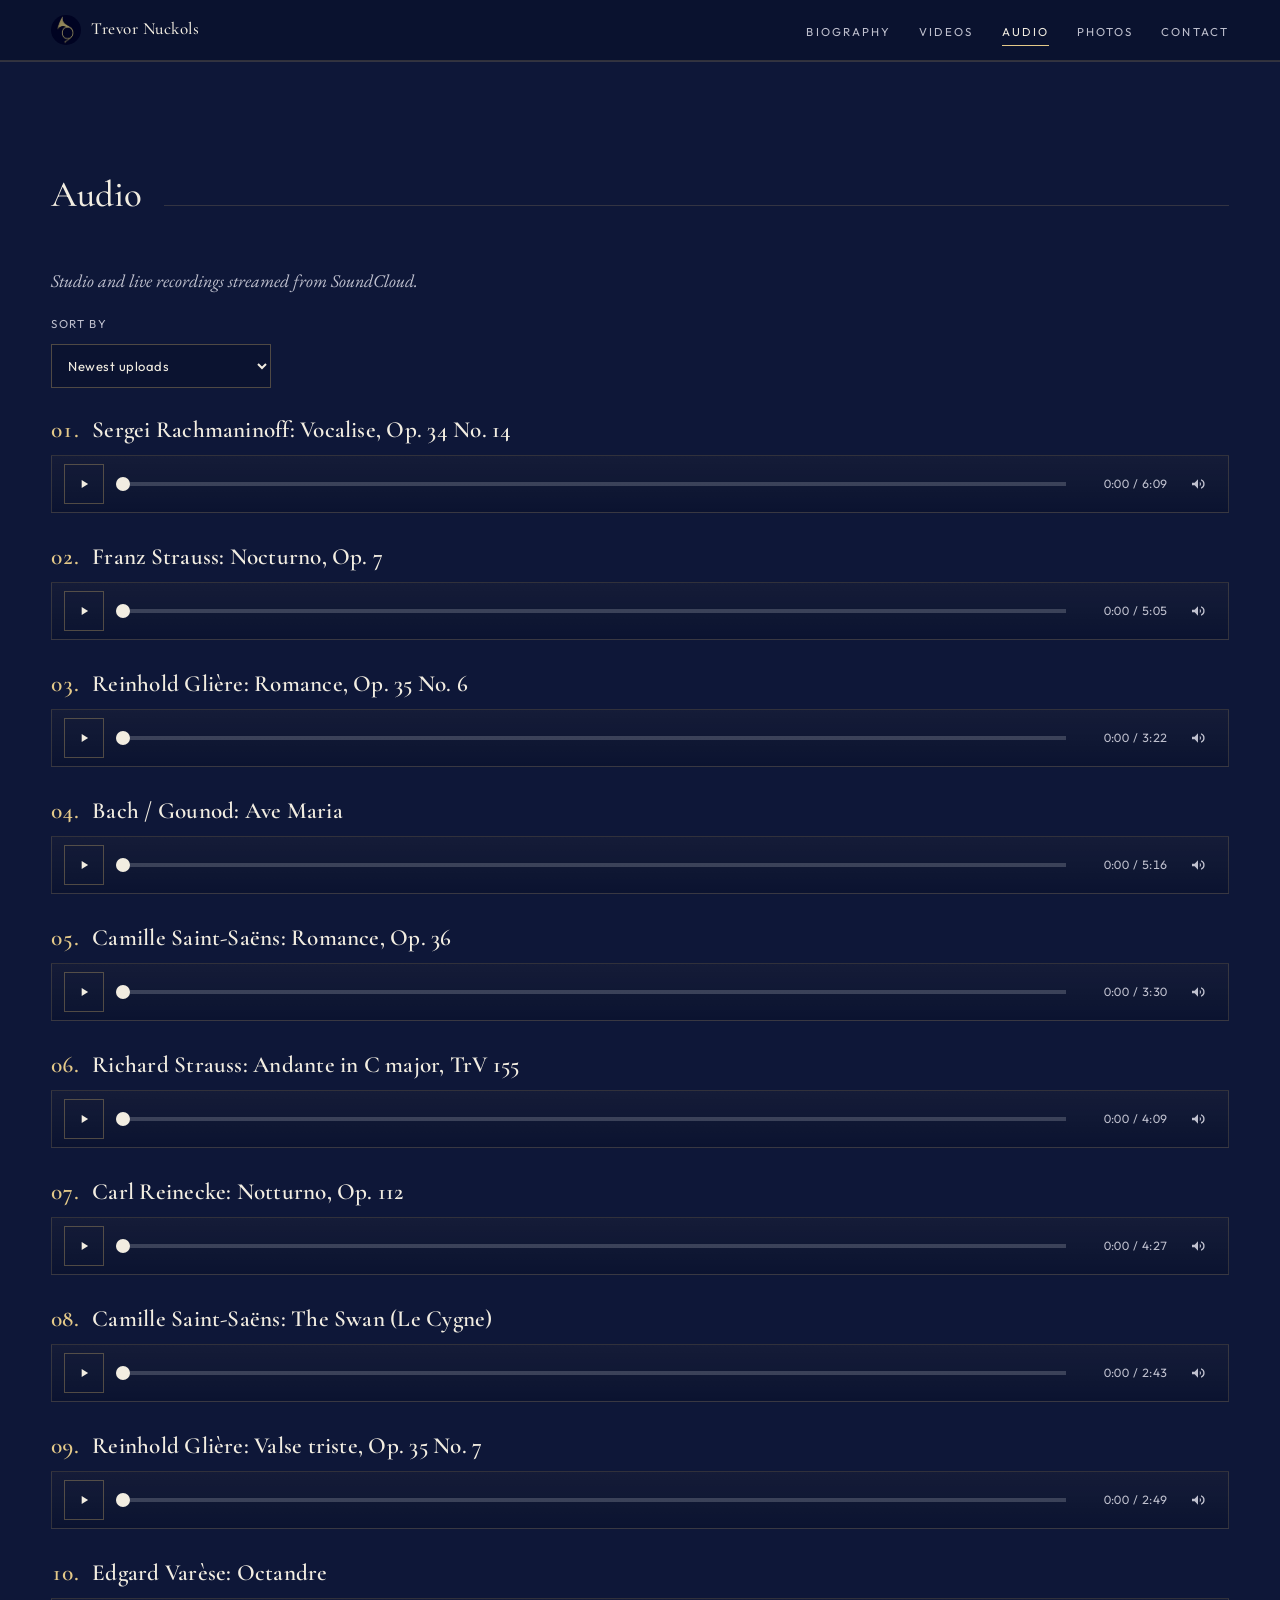
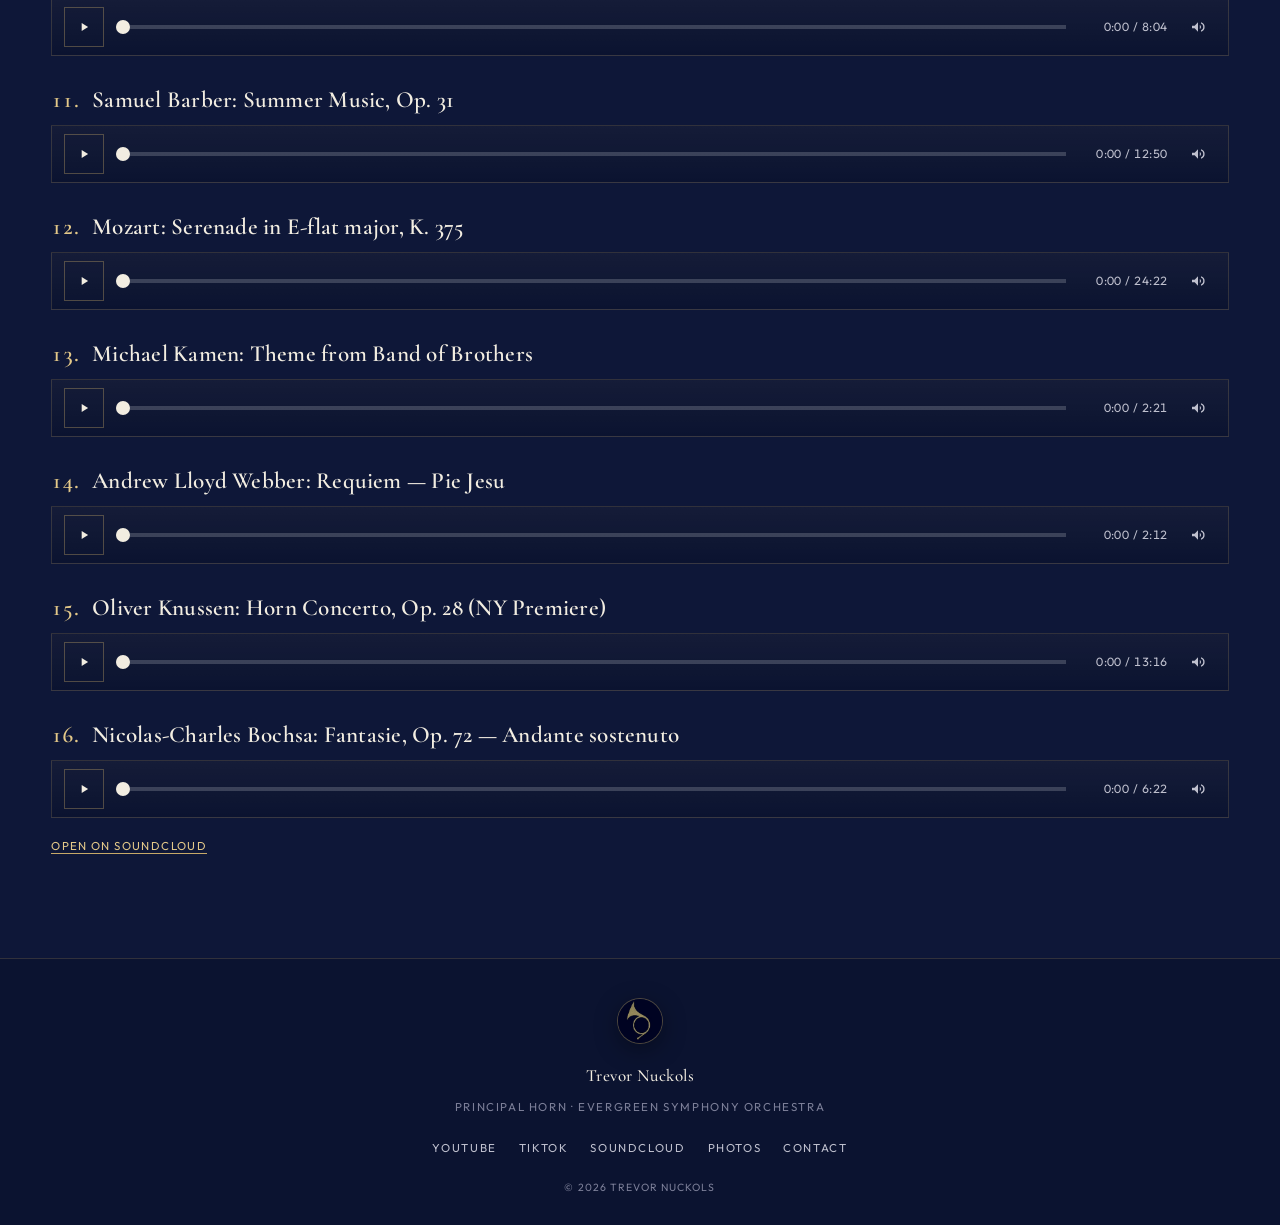
==== commit 93b1ab27: "Fix blank Photos/Audio pages and add audio sort options. Keep the homepage #top scroll anchor off of" ====
--- a/audio/index.html
+++ b/audio/index.html
@@ -15,8 +15,8 @@
   <meta property="og:title" content="Audio — Trevor Nuckols">
   <meta property="og:description" content="Listen to Trevor Nuckols — studio and live recordings.">
   <meta property="og:url" content="https://horncalls.com/audio/">
-  <meta property="og:image" content="https://horncalls.com/images/og-imessage.jpg">
-  <meta property="og:image:secure_url" content="https://horncalls.com/images/og-imessage.jpg">
+  <meta property="og:image" content="https://horncalls.com/images/share-card.jpg">
+  <meta property="og:image:secure_url" content="https://horncalls.com/images/share-card.jpg">
   <meta property="og:image:type" content="image/jpeg">
   <meta property="og:image:width" content="1200">
   <meta property="og:image:height" content="1200">
@@ -24,13 +24,14 @@
   <meta name="twitter:card" content="summary_large_image">
   <meta name="twitter:title" content="Audio — Trevor Nuckols">
   <meta name="twitter:description" content="Listen to Trevor Nuckols — studio and live recordings.">
-  <meta name="twitter:image" content="https://horncalls.com/images/og-imessage.jpg">
+  <meta name="twitter:image" content="https://horncalls.com/images/share-card.jpg">
   <link rel="preconnect" href="https://fonts.googleapis.com">
   <link rel="preconnect" href="https://fonts.gstatic.com" crossorigin>
   <link href="https://fonts.googleapis.com/css2?family=Cormorant+Garamond:ital,wght@0,400;0,500;0,600;1,400;1,500&family=EB+Garamond:ital,wght@0,400;0,500;1,400&family=Outfit:wght@400;500;600;700&display=swap" rel="stylesheet">
-  <link rel="stylesheet" href="../css/styles.css?v=36">
+  <link rel="stylesheet" href="../css/styles.css?v=41">
 </head>
 <body class="page-audio">
+  <div id="top" tabindex="-1"></div>
   <header>
     <div class="nav-inner">
       <a class="nav-name-group" href="../">
@@ -51,13 +52,25 @@
     </div>
   </header>
 
-  <main id="top">
+  <main>
     <section id="audio" class="audio-page" aria-labelledby="audio-heading">
       <div class="wrap">
         <div class="section-head">
           <h1 id="audio-heading">Audio</h1>
         </div>
         <p class="gallery-lede">Studio and live recordings streamed from SoundCloud.</p>
+        <div class="watch-toolbar">
+          <div class="watch-sort-group">
+            <label class="watch-sort-label" for="audio-sort">Sort by</label>
+            <select id="audio-sort" class="watch-sort" name="audio-sort">
+              <option value="listed">Playlist order</option>
+              <option value="newest" selected>Newest uploads</option>
+              <option value="oldest">Oldest uploads</option>
+              <option value="plays">Most played</option>
+              <option value="likes">Most liked</option>
+            </select>
+          </div>
+        </div>
 
         <ol id="audio-list" class="audio-list" aria-label="Audio recordings"></ol>
         <div class="audio-widget-host" aria-hidden="true">
@@ -95,7 +108,7 @@
     <p class="copy">&copy; <span id="year"></span> Trevor Nuckols</p>
   </footer>
 
-  <script src="https://w.soundcloud.com/player/api.js" defer></script>
-  <script src="../js/main.js?v=34" defer></script>
+  <script src="../js/main.js?v=43" defer></script>
+  <script src="https://w.soundcloud.com/player/api.js" async></script>
 </body>
 </html>
--- a/css/styles.css
+++ b/css/styles.css
@@ -171,7 +171,8 @@
   box-shadow: 0 0 0 1px var(--hairline-strong), 0 6px 24px rgba(0, 0, 0, 0.4);
 }
 
-#top {
+/* Homepage scroll target only — never put id="top" on <main> */
+div#top {
   height: 0;
   width: 0;
   overflow: hidden;
@@ -482,6 +483,11 @@
 .audio-page .gallery-lede {
   max-width: none;
   white-space: nowrap;
+  margin-bottom: clamp(12px, 2vw, 18px);
+}
+
+.audio-page .watch-toolbar {
+  margin-bottom: clamp(18px, 3vw, 28px);
 }
 
 .section-head {
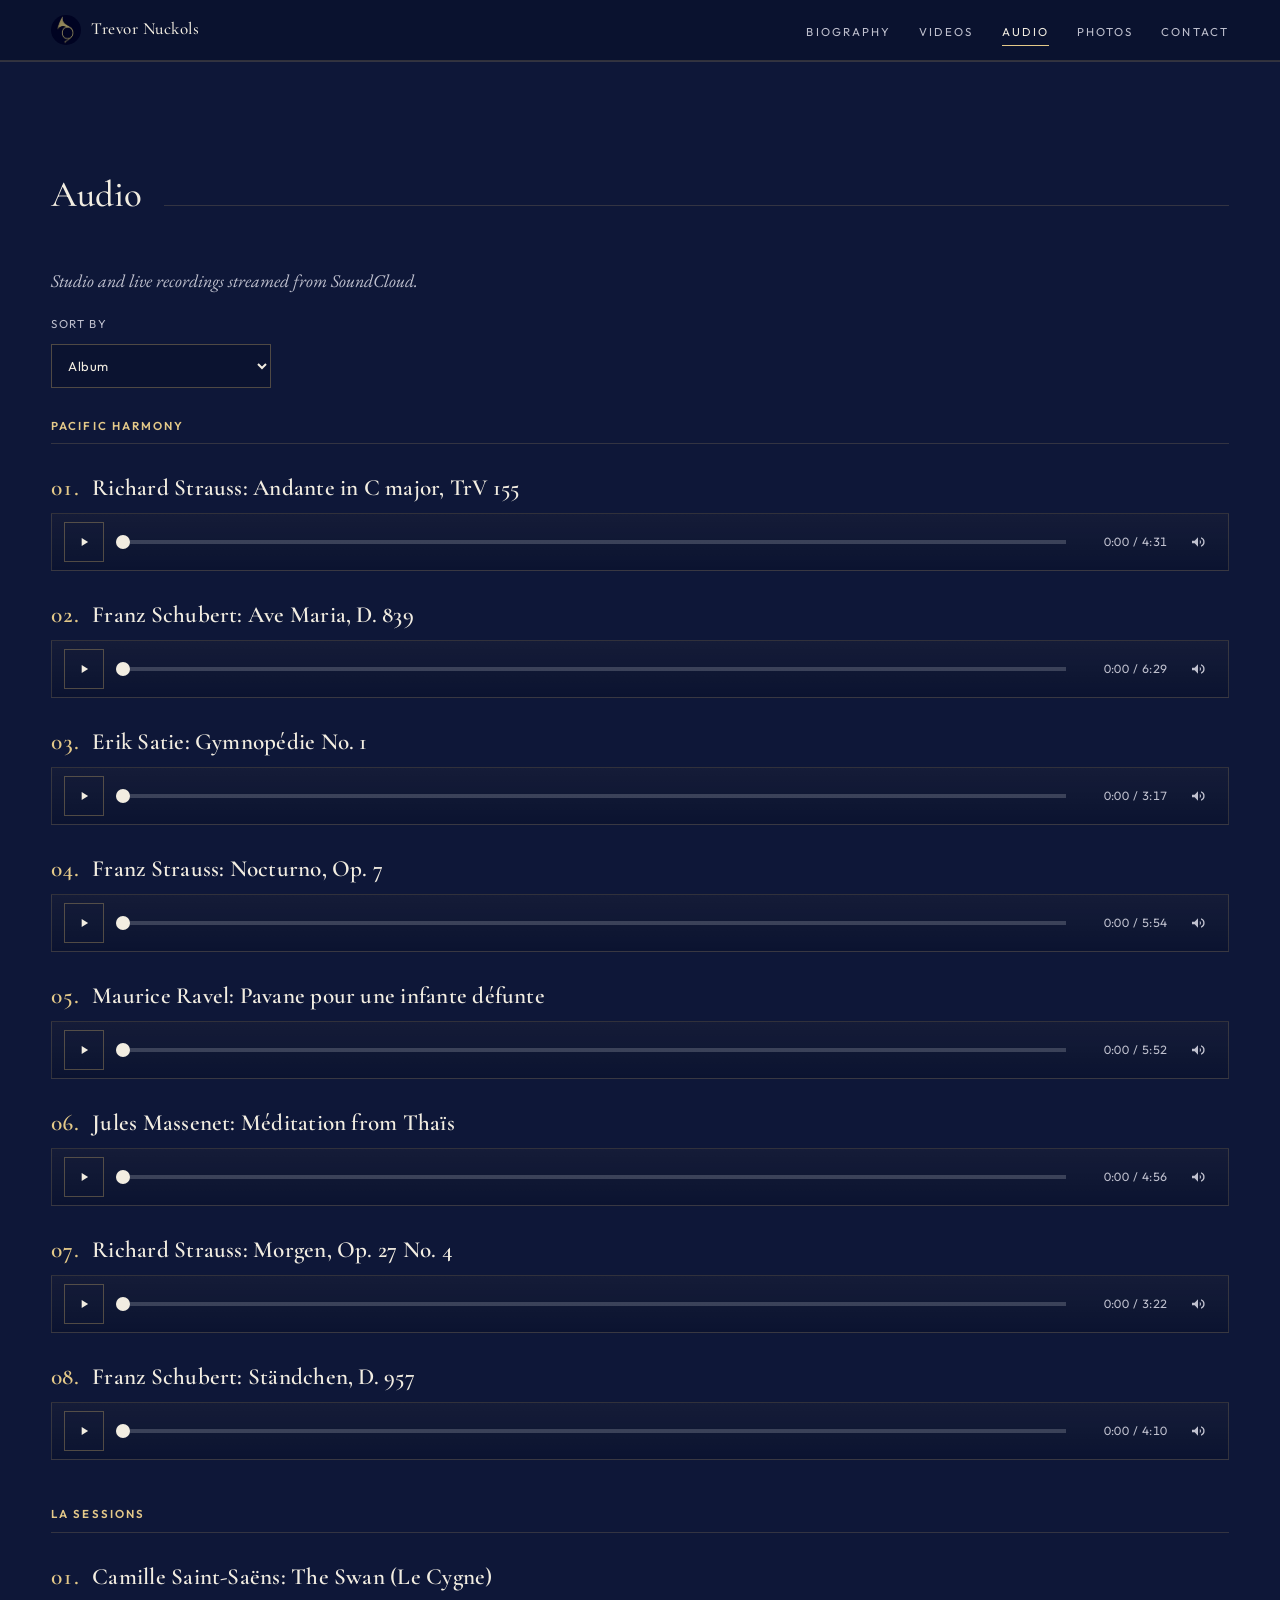
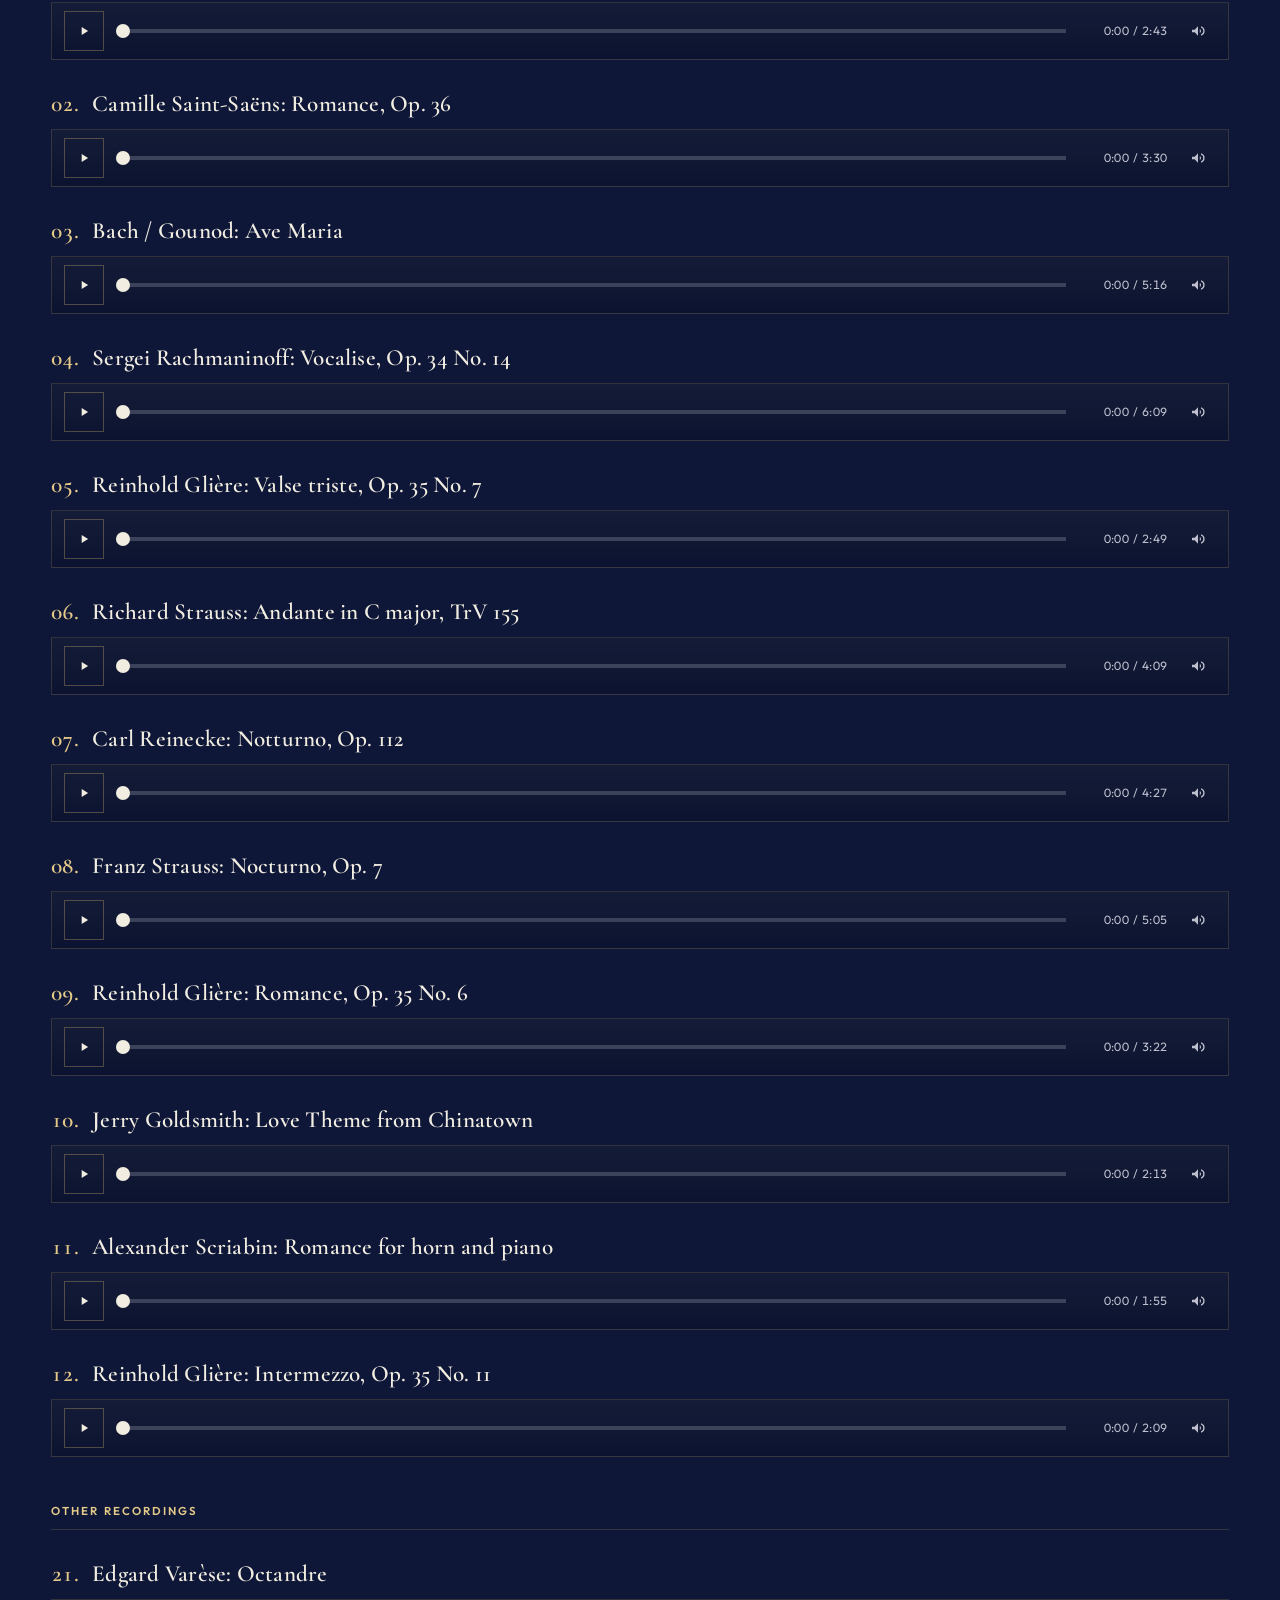
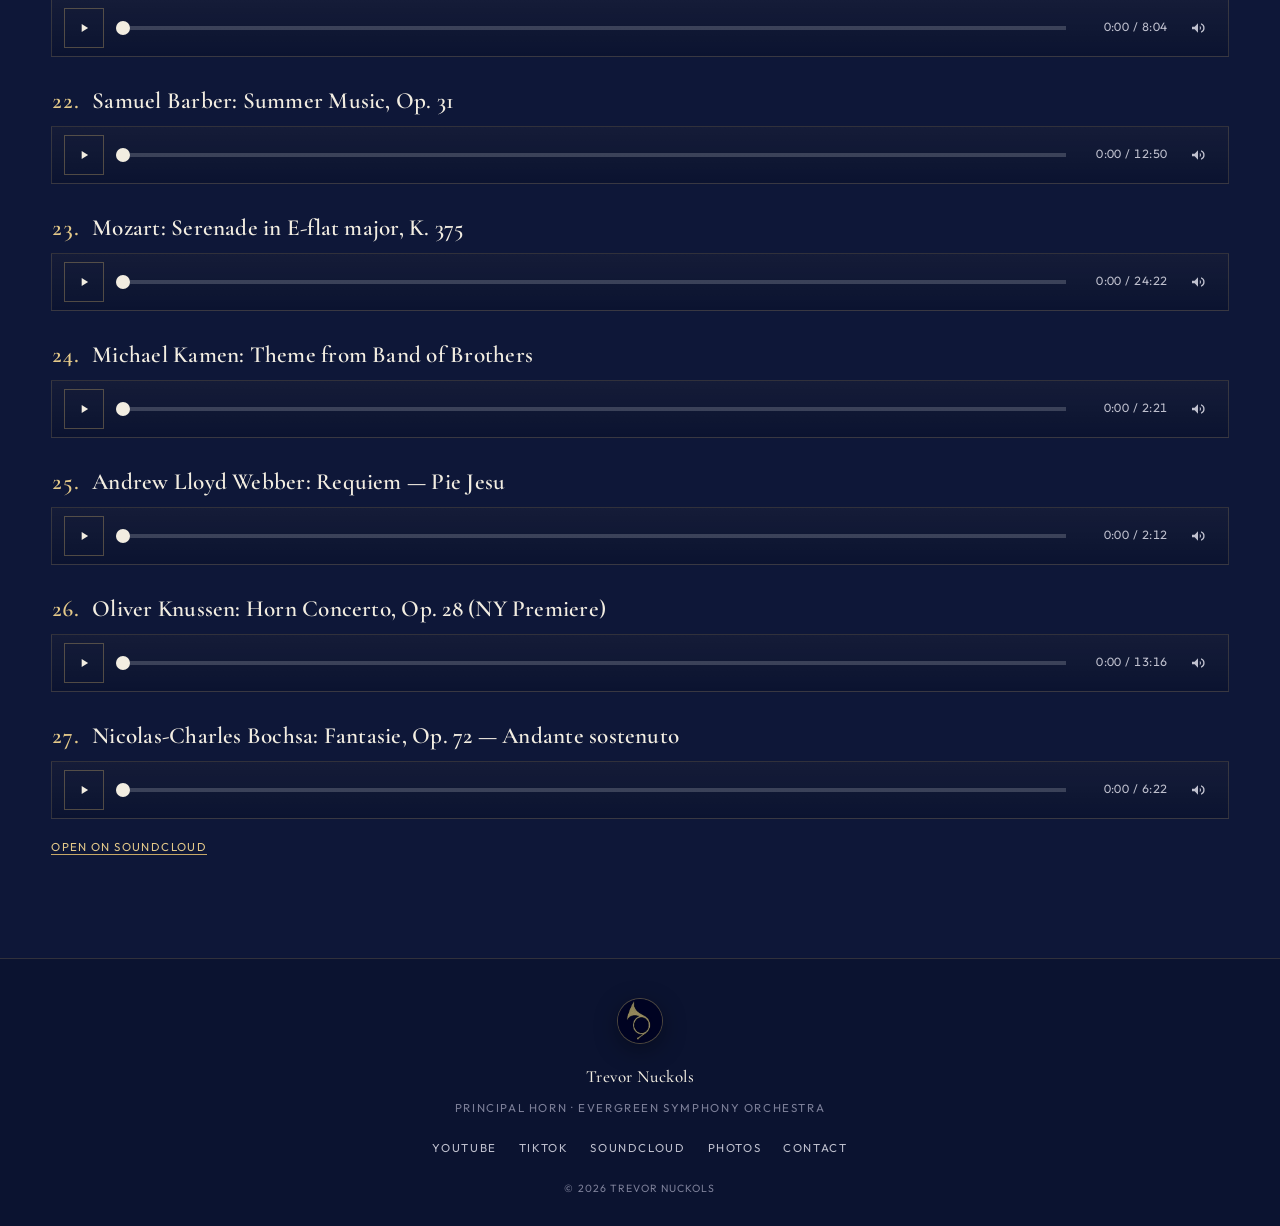
==== commit 5b403a9a: "Add Brahms trio video, Pacific Harmony album tracks, and audio album sorting. Also refresh the biogr" ====
--- a/audio/index.html
+++ b/audio/index.html
@@ -28,7 +28,7 @@
   <link rel="preconnect" href="https://fonts.googleapis.com">
   <link rel="preconnect" href="https://fonts.gstatic.com" crossorigin>
   <link href="https://fonts.googleapis.com/css2?family=Cormorant+Garamond:ital,wght@0,400;0,500;0,600;1,400;1,500&family=EB+Garamond:ital,wght@0,400;0,500;1,400&family=Outfit:wght@400;500;600;700&display=swap" rel="stylesheet">
-  <link rel="stylesheet" href="../css/styles.css?v=41">
+  <link rel="stylesheet" href="../css/styles.css?v=42">
 </head>
 <body class="page-audio">
   <div id="top" tabindex="-1"></div>
@@ -63,8 +63,8 @@
           <div class="watch-sort-group">
             <label class="watch-sort-label" for="audio-sort">Sort by</label>
             <select id="audio-sort" class="watch-sort" name="audio-sort">
-              <option value="listed">Playlist order</option>
-              <option value="newest" selected>Newest uploads</option>
+              <option value="album" selected>Album</option>
+              <option value="newest">Newest uploads</option>
               <option value="oldest">Oldest uploads</option>
               <option value="plays">Most played</option>
               <option value="likes">Most liked</option>
@@ -82,7 +82,7 @@
             scrolling="no"
             frameborder="no"
             allow="autoplay"
-            src="https://w.soundcloud.com/player/?url=https%3A%2F%2Fapi.soundcloud.com%2Ftracks%2F2206646511&amp;color=%23C7A968&amp;auto_play=false&amp;hide_related=true&amp;show_comments=false&amp;show_user=false&amp;show_reposts=false&amp;show_teaser=false&amp;visual=false&amp;download=false&amp;sharing=false"
+            src="https://w.soundcloud.com/player/?url=https%3A%2F%2Fapi.soundcloud.com%2Ftracks%2F2369999594&amp;color=%23C7A968&amp;auto_play=false&amp;hide_related=true&amp;show_comments=false&amp;show_user=false&amp;show_reposts=false&amp;show_teaser=false&amp;visual=false&amp;download=false&amp;sharing=false"
           ></iframe>
         </div>
         <p class="watch-audio-note">
@@ -108,7 +108,7 @@
     <p class="copy">&copy; <span id="year"></span> Trevor Nuckols</p>
   </footer>
 
-  <script src="../js/main.js?v=43" defer></script>
+  <script src="../js/main.js?v=45" defer></script>
   <script src="https://w.soundcloud.com/player/api.js" async></script>
 </body>
 </html>
--- a/css/styles.css
+++ b/css/styles.css
@@ -851,6 +851,28 @@
   gap: clamp(22px, 3vw, 30px);
 }
 
+.audio-album-heading {
+  margin: clamp(8px, 1.5vw, 14px) 0 0;
+  padding: 0;
+  list-style: none;
+}
+
+.audio-album-heading:first-child {
+  margin-top: 0;
+}
+
+.audio-album-title {
+  margin: 0;
+  font-family: "Outfit", sans-serif;
+  font-size: 11.5px;
+  font-weight: 600;
+  letter-spacing: 0.18em;
+  text-transform: uppercase;
+  color: var(--gold-bright);
+  padding-bottom: 8px;
+  border-bottom: 1px solid var(--hairline);
+}
+
 .audio-item {
   margin: 0;
   padding: 0;
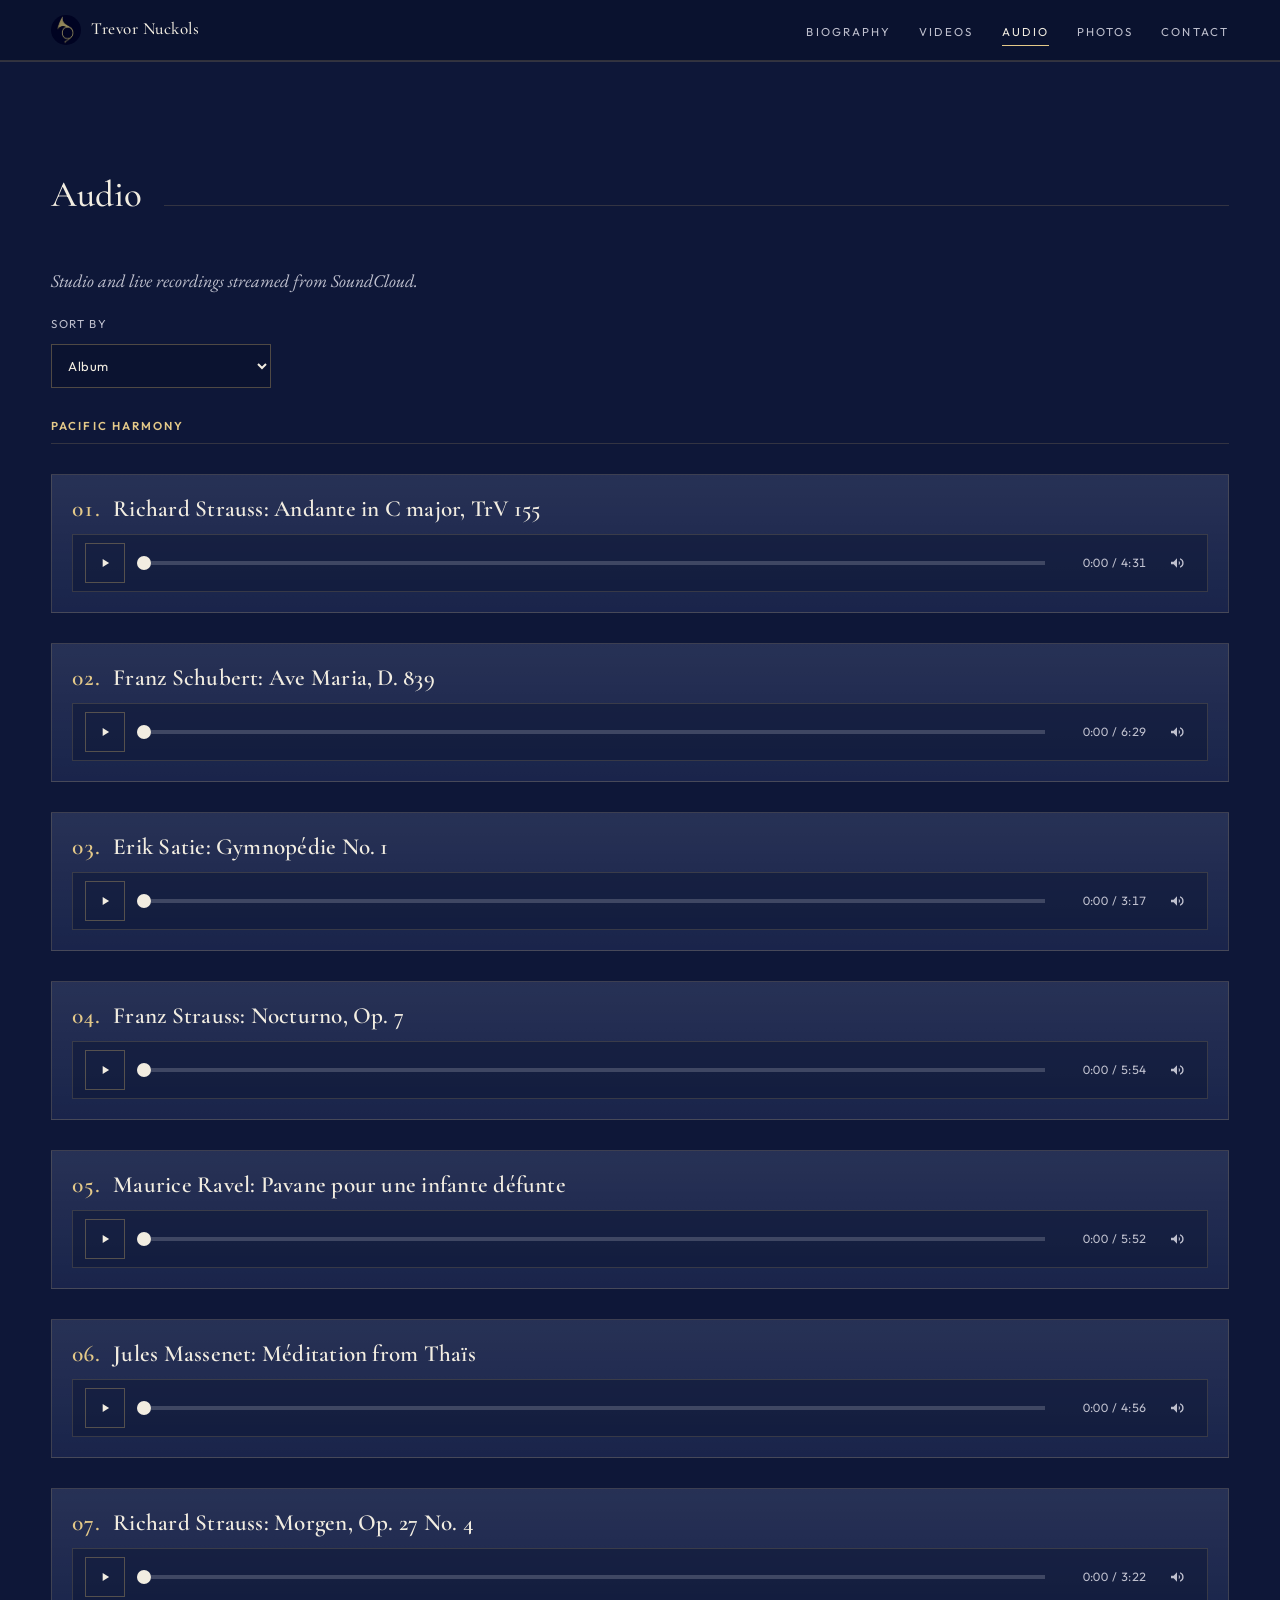
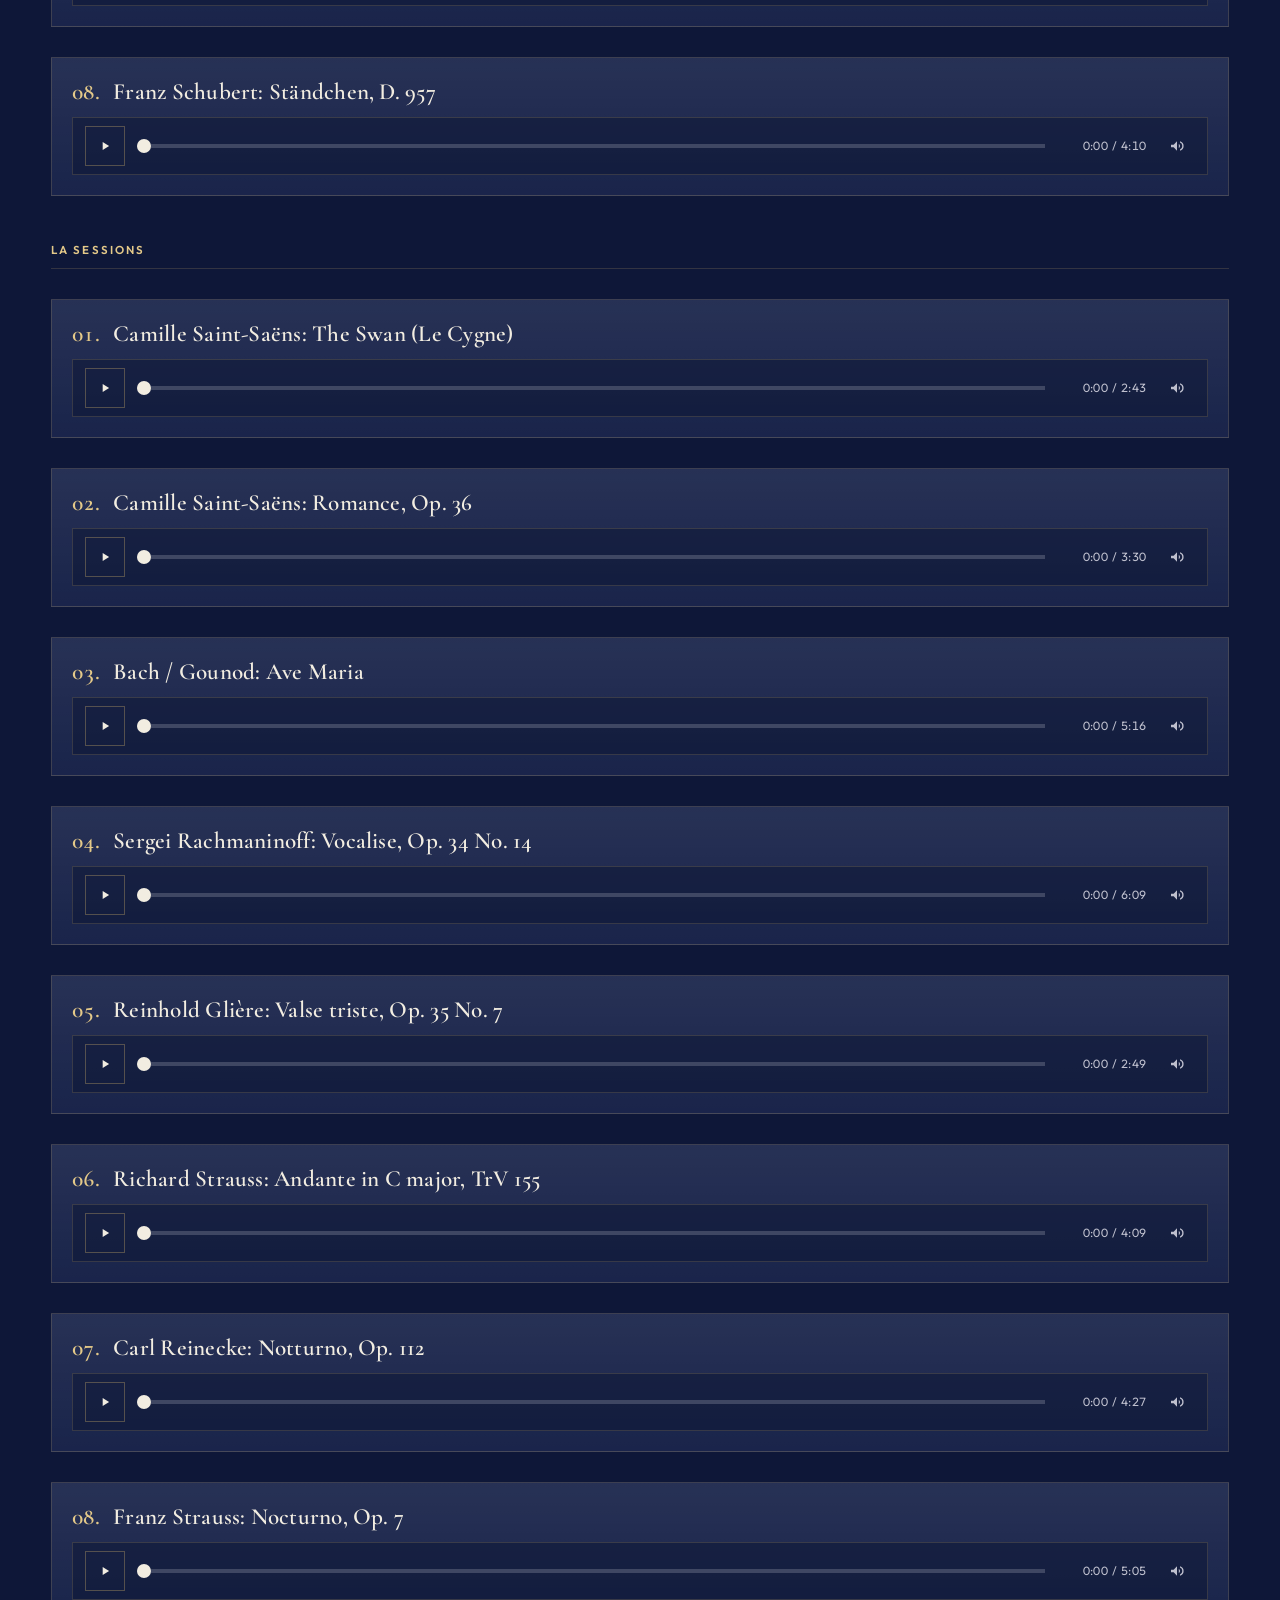
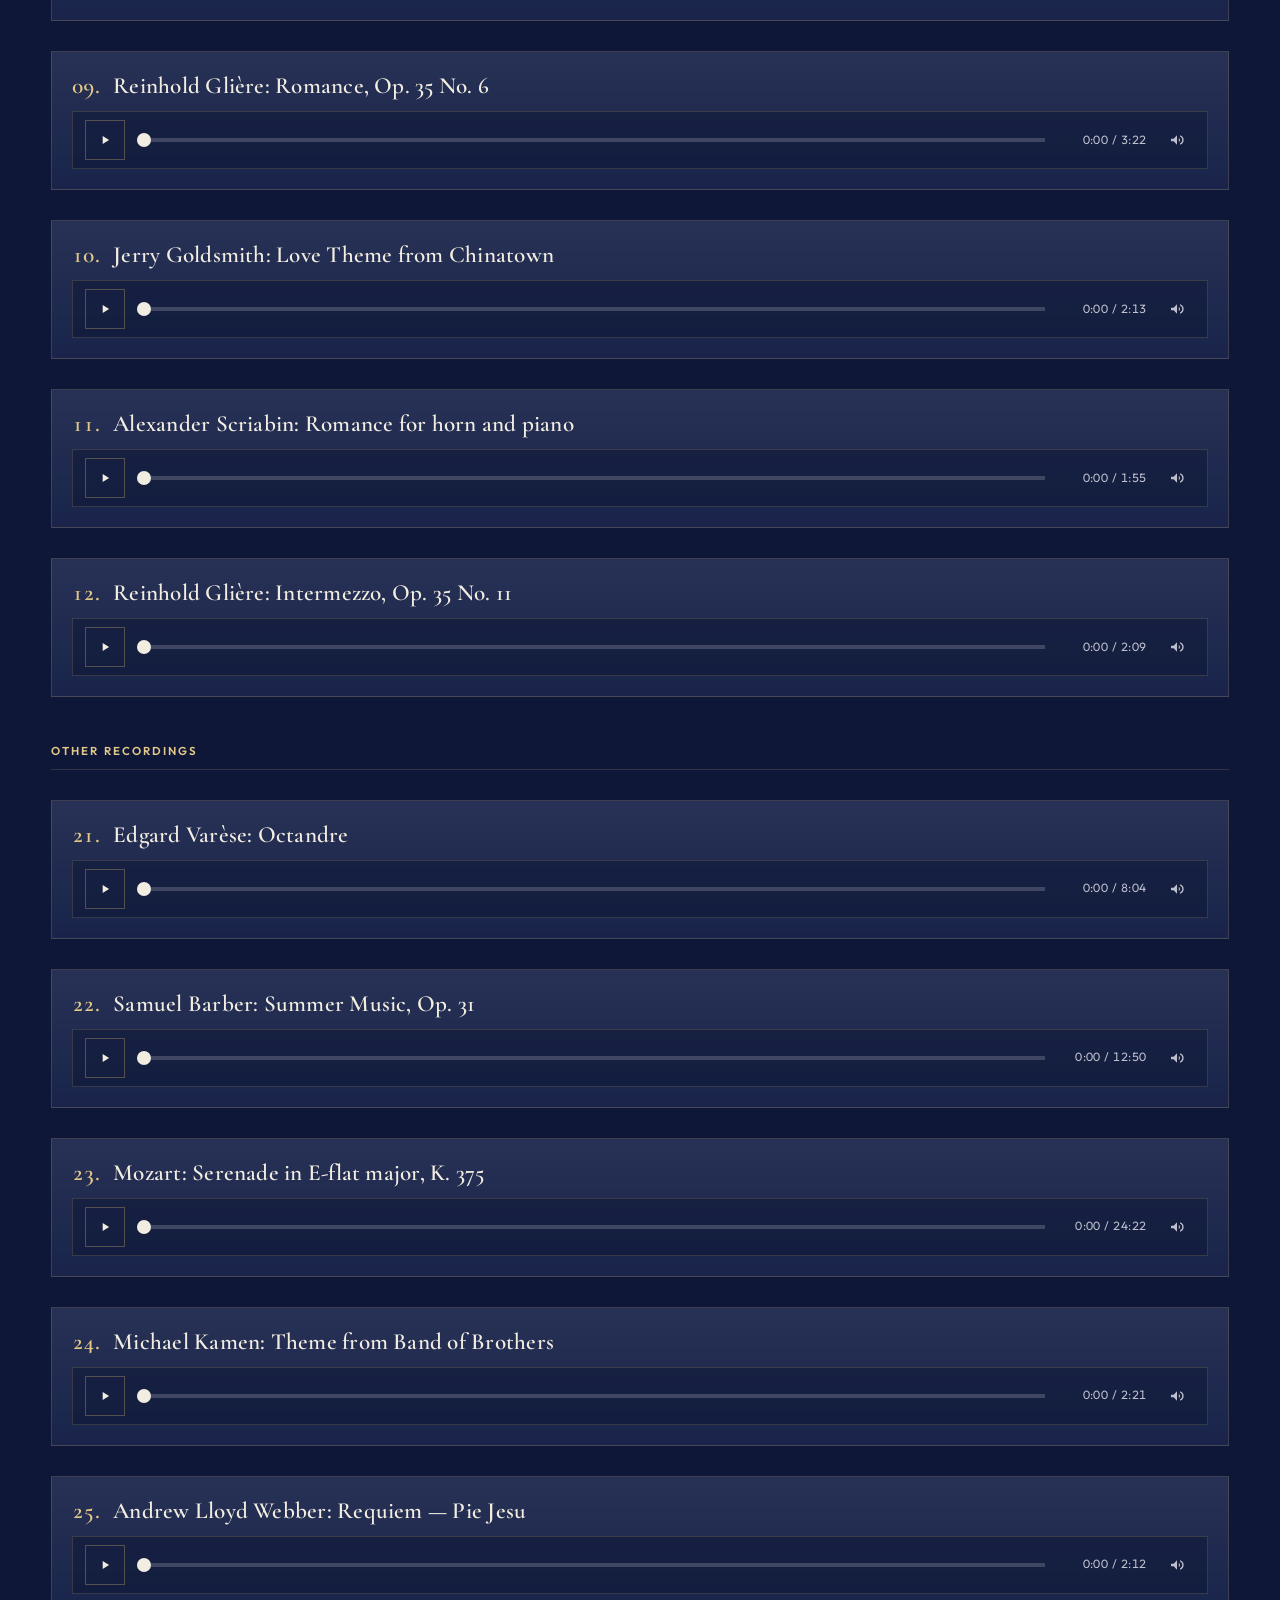
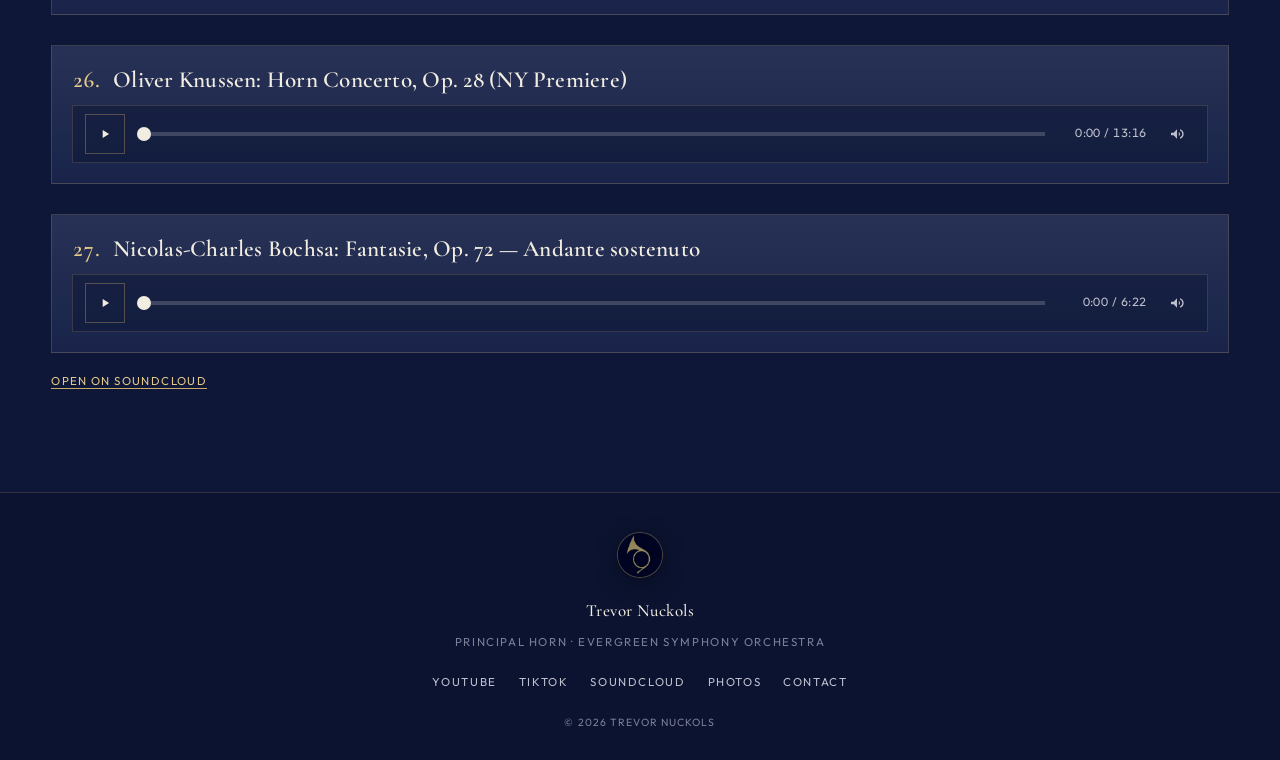
==== commit ac9571de: "Improve audio player UX with progress resume and cleaner track switching. Lighten track rows, fix on" ====
--- a/audio/index.html
+++ b/audio/index.html
@@ -28,7 +28,7 @@
   <link rel="preconnect" href="https://fonts.googleapis.com">
   <link rel="preconnect" href="https://fonts.gstatic.com" crossorigin>
   <link href="https://fonts.googleapis.com/css2?family=Cormorant+Garamond:ital,wght@0,400;0,500;0,600;1,400;1,500&family=EB+Garamond:ital,wght@0,400;0,500;1,400&family=Outfit:wght@400;500;600;700&display=swap" rel="stylesheet">
-  <link rel="stylesheet" href="../css/styles.css?v=42">
+  <link rel="stylesheet" href="../css/styles.css?v=47">
 </head>
 <body class="page-audio">
   <div id="top" tabindex="-1"></div>
@@ -108,7 +108,7 @@
     <p class="copy">&copy; <span id="year"></span> Trevor Nuckols</p>
   </footer>
 
-  <script src="../js/main.js?v=45" defer></script>
+  <script src="../js/main.js?v=49" defer></script>
   <script src="https://w.soundcloud.com/player/api.js" async></script>
 </body>
 </html>
--- a/css/styles.css
+++ b/css/styles.css
@@ -875,7 +875,11 @@
 
 .audio-item {
   margin: 0;
-  padding: 0;
+  padding: clamp(14px, 2.2vw, 20px);
+  border: 1px solid var(--hairline);
+  background:
+    linear-gradient(180deg, rgba(255, 255, 255, 0.08), rgba(255, 255, 255, 0.02)),
+    var(--panel-2);
 }
 
 .audio-item-title {
@@ -902,7 +906,7 @@
   min-height: 48px;
   padding: 8px 12px;
   border: 1px solid var(--hairline);
-  background: linear-gradient(180deg, rgba(255, 255, 255, 0.04), transparent), var(--night);
+  background: rgba(11, 19, 48, 0.45);
 }
 
 .audio-play {
@@ -916,13 +920,21 @@
   justify-content: center;
   cursor: pointer;
   flex-shrink: 0;
+  touch-action: manipulation;
+  -webkit-tap-highlight-color: transparent;
   transition: border-color 0.2s ease, color 0.2s ease, background 0.2s ease;
 }
 
-.audio-play:hover,
 .audio-play:focus-visible {
   border-color: var(--gold);
   color: var(--gold-bright);
+}
+
+@media (hover: hover) and (pointer: fine) {
+  .audio-play:hover {
+    border-color: var(--gold);
+    color: var(--gold-bright);
+  }
 }
 
 .audio-item.is-playing .audio-play,
@@ -991,12 +1003,19 @@
   align-items: center;
   justify-content: center;
   cursor: pointer;
+  touch-action: manipulation;
+  -webkit-tap-highlight-color: transparent;
   transition: color 0.2s ease;
 }
 
-.audio-mute:hover,
 .audio-mute:focus-visible {
   color: var(--gold-bright);
+}
+
+@media (hover: hover) and (pointer: fine) {
+  .audio-mute:hover {
+    color: var(--gold-bright);
+  }
 }
 
 .audio-mute svg {
@@ -1052,7 +1071,7 @@
 }
 
 .watch-card {
-  background: var(--night);
+  background: #24305c;
   border: 1px solid var(--hairline);
   min-width: 0;
   overflow: visible;
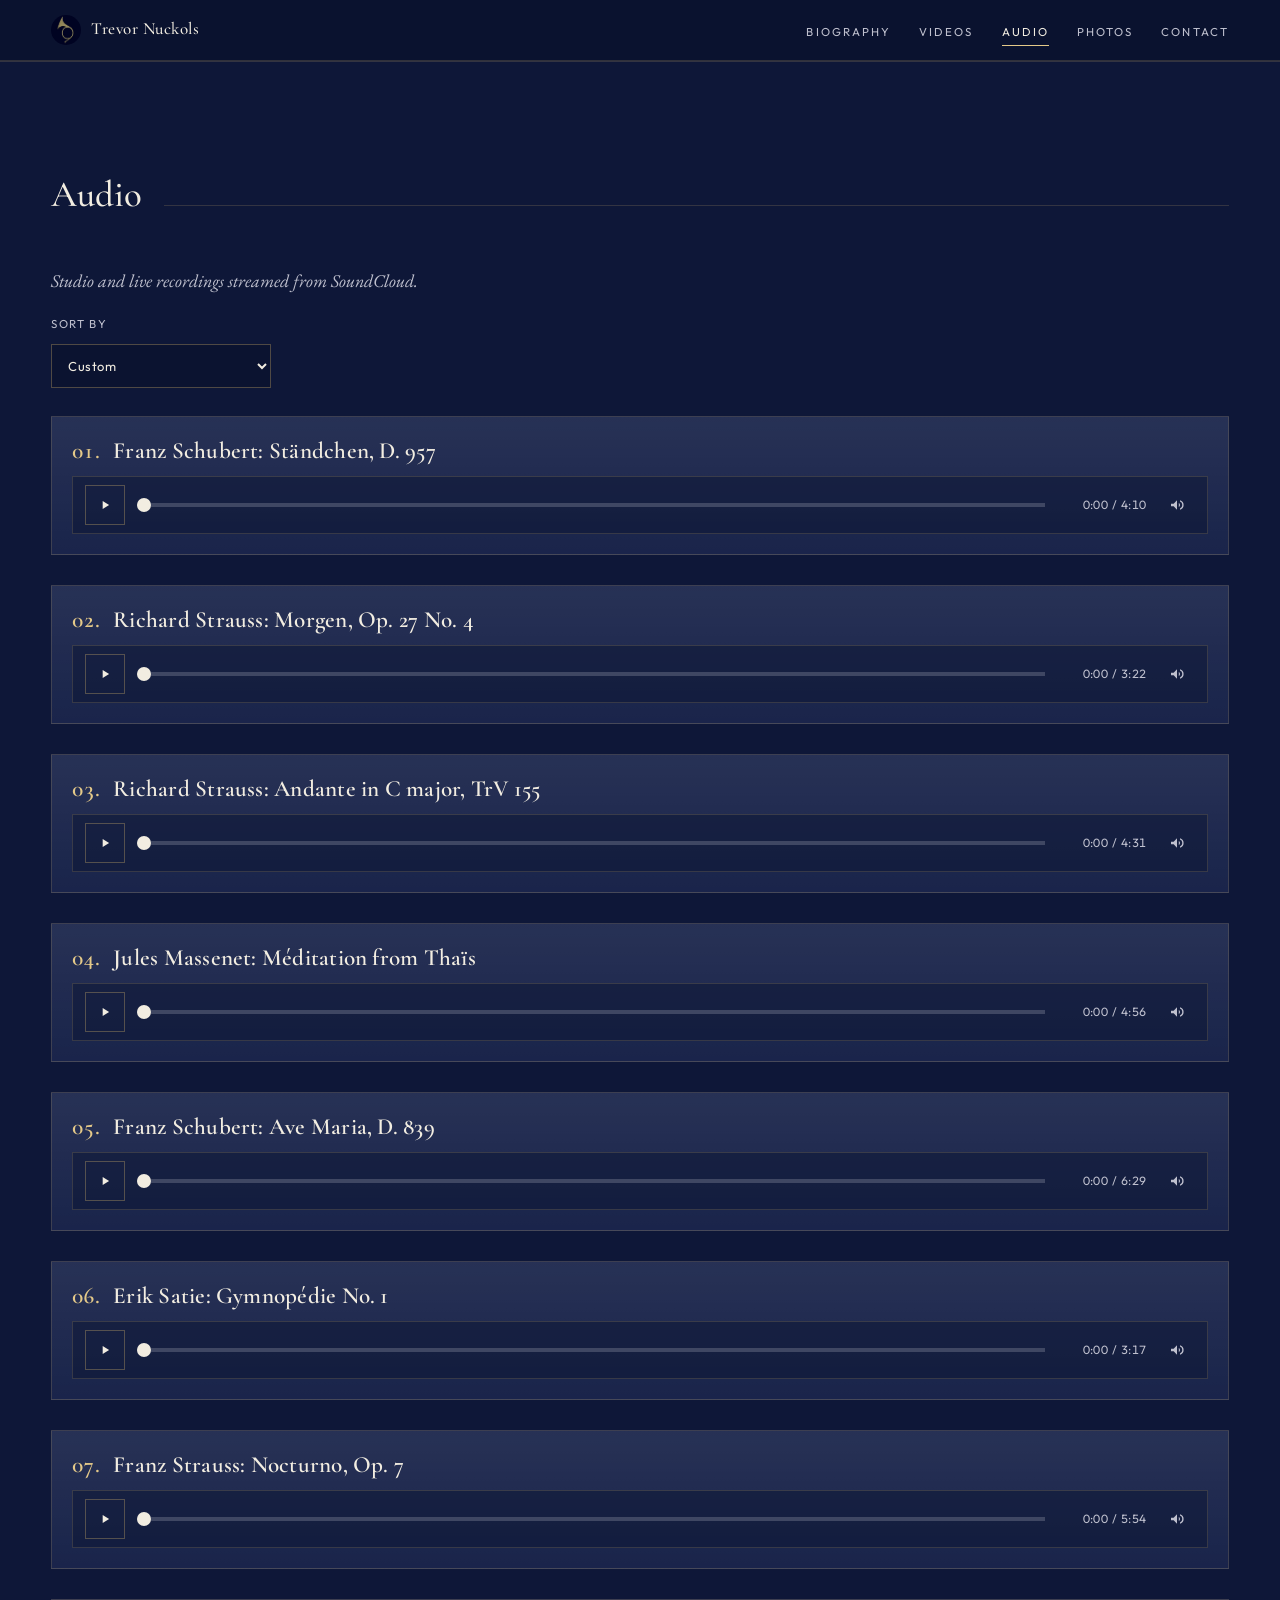
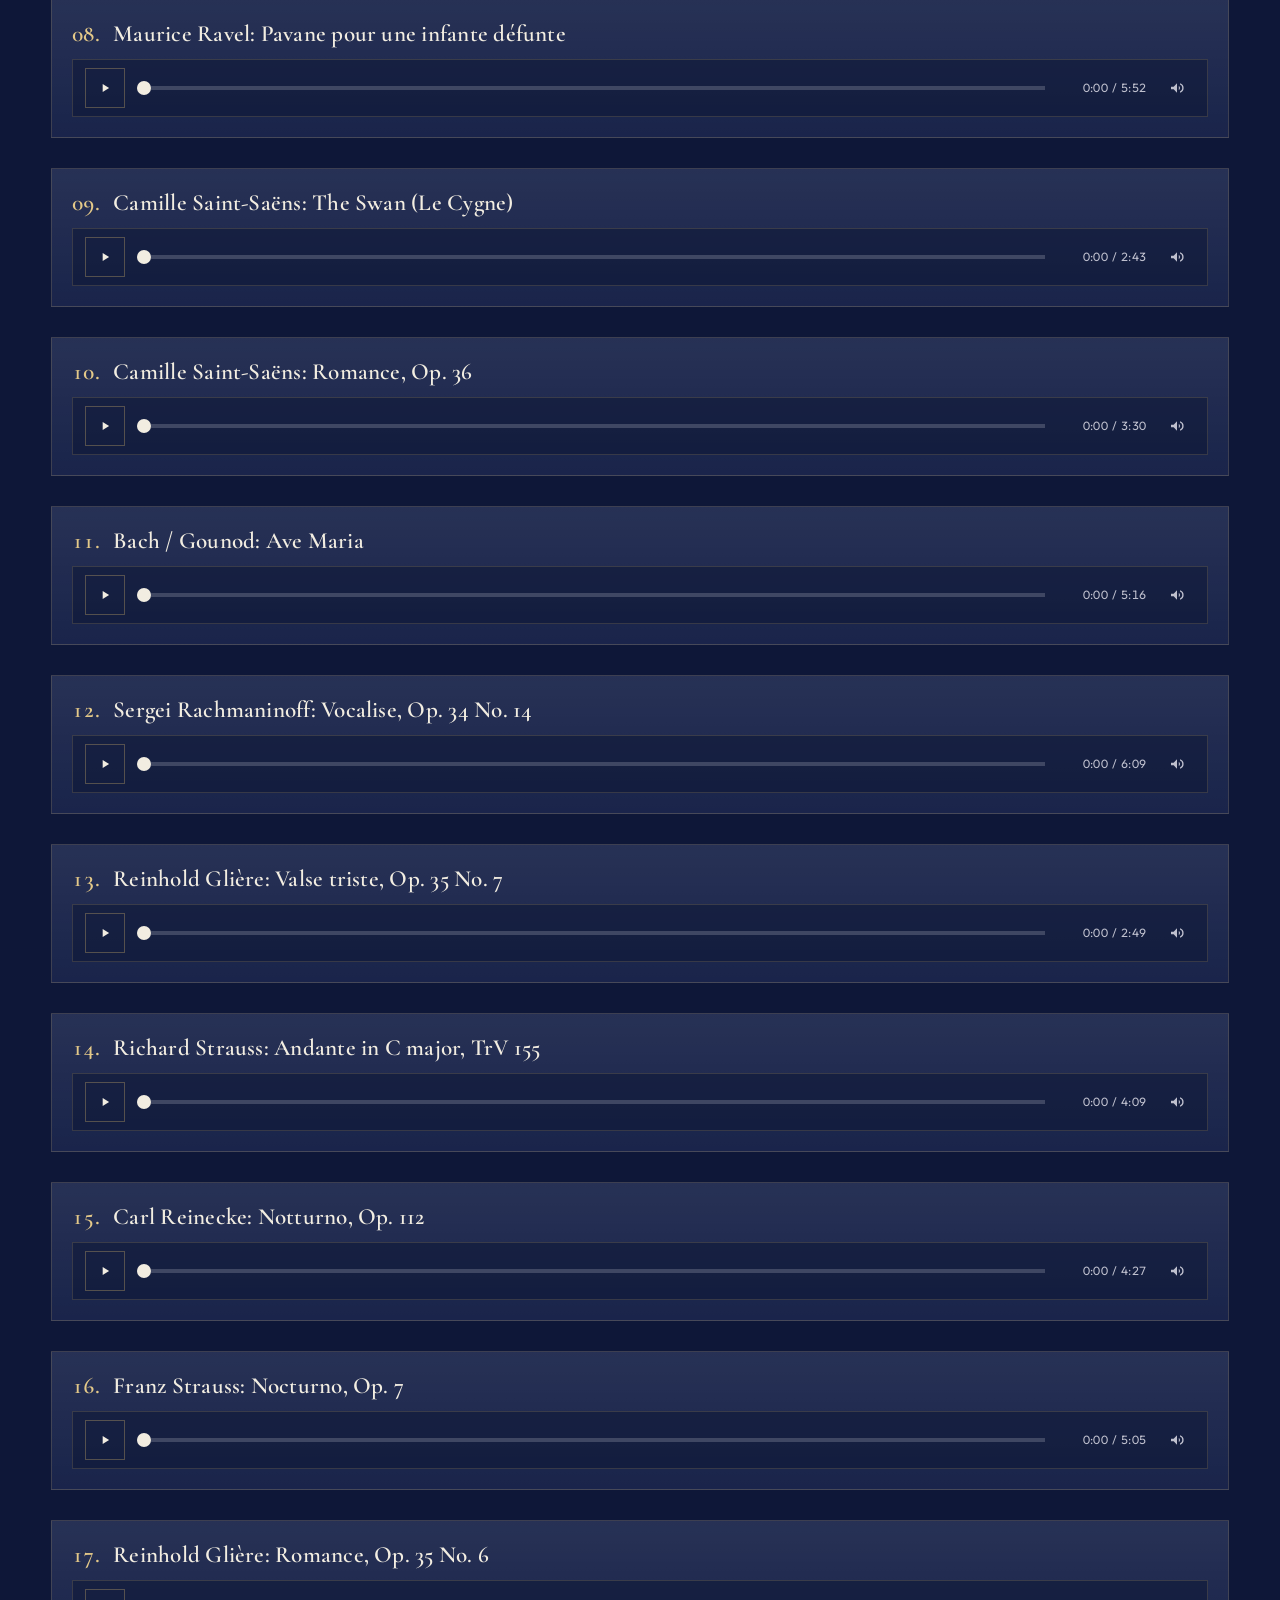
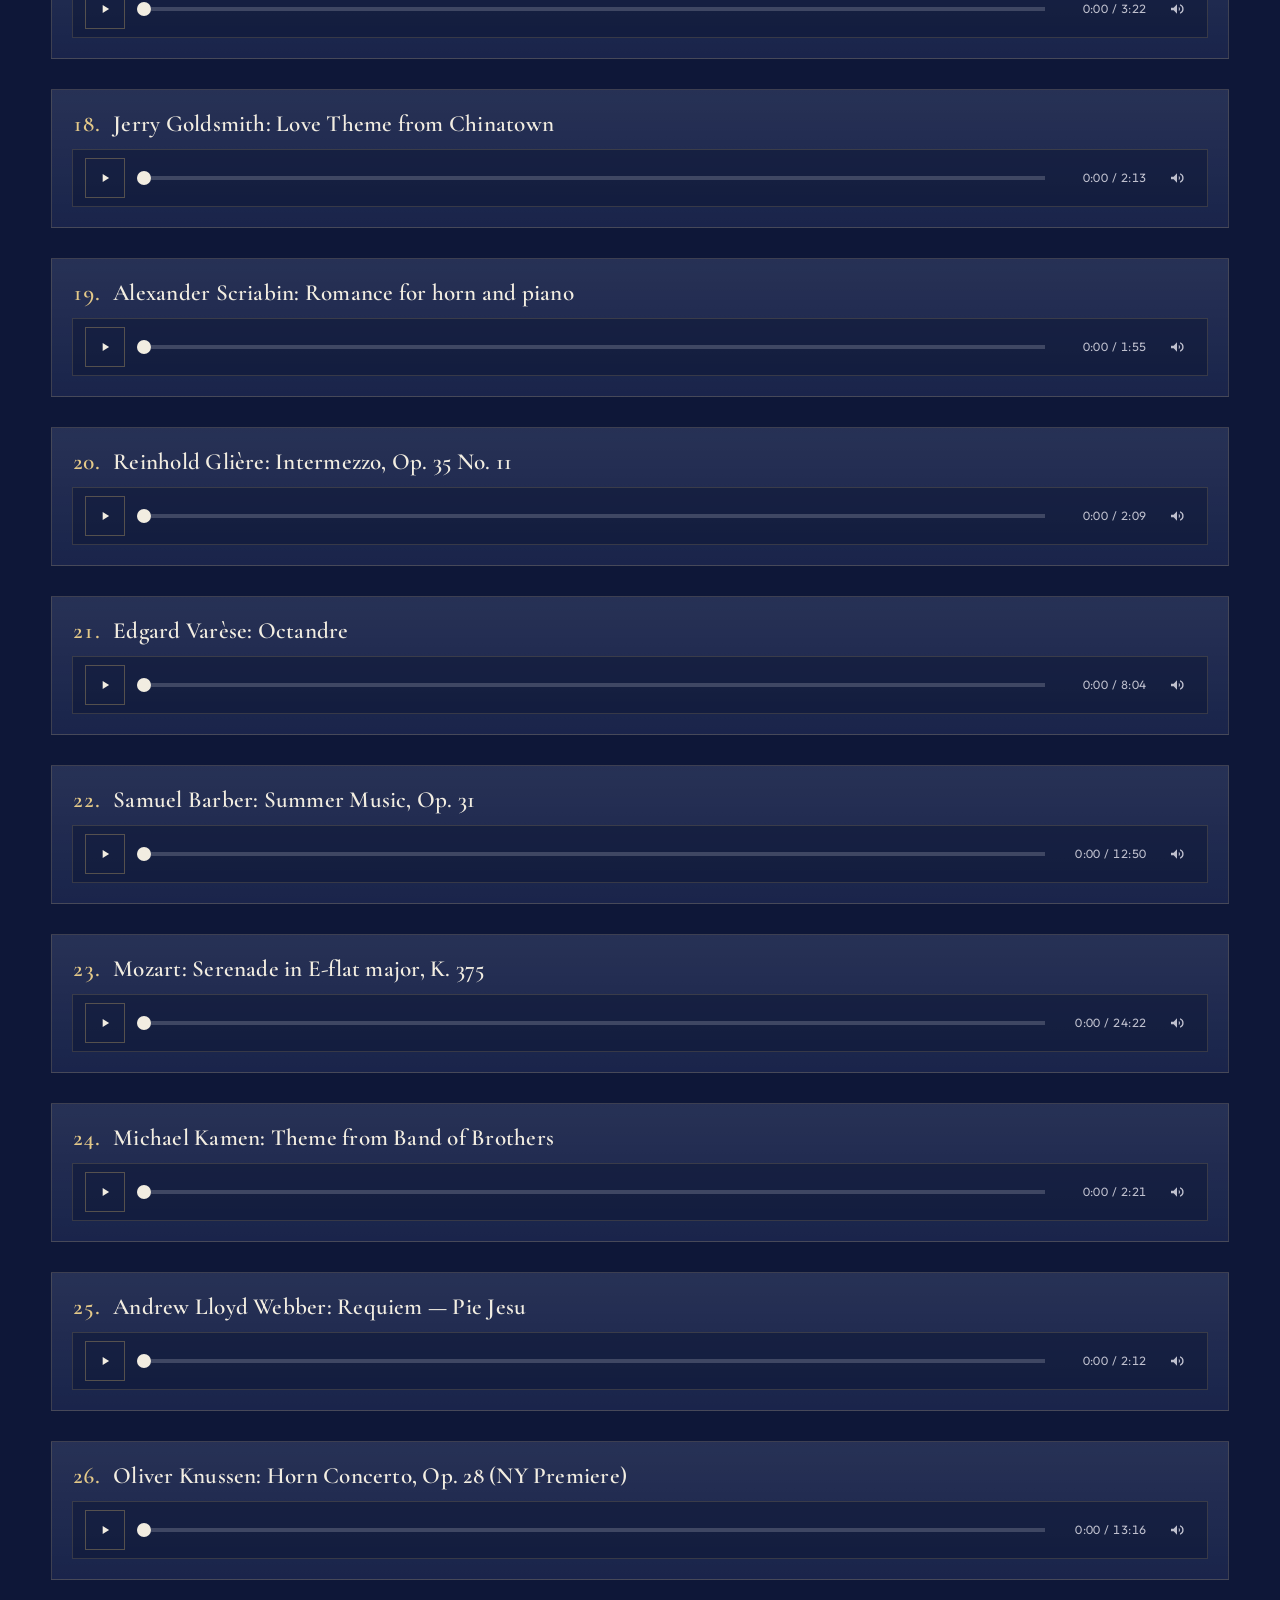
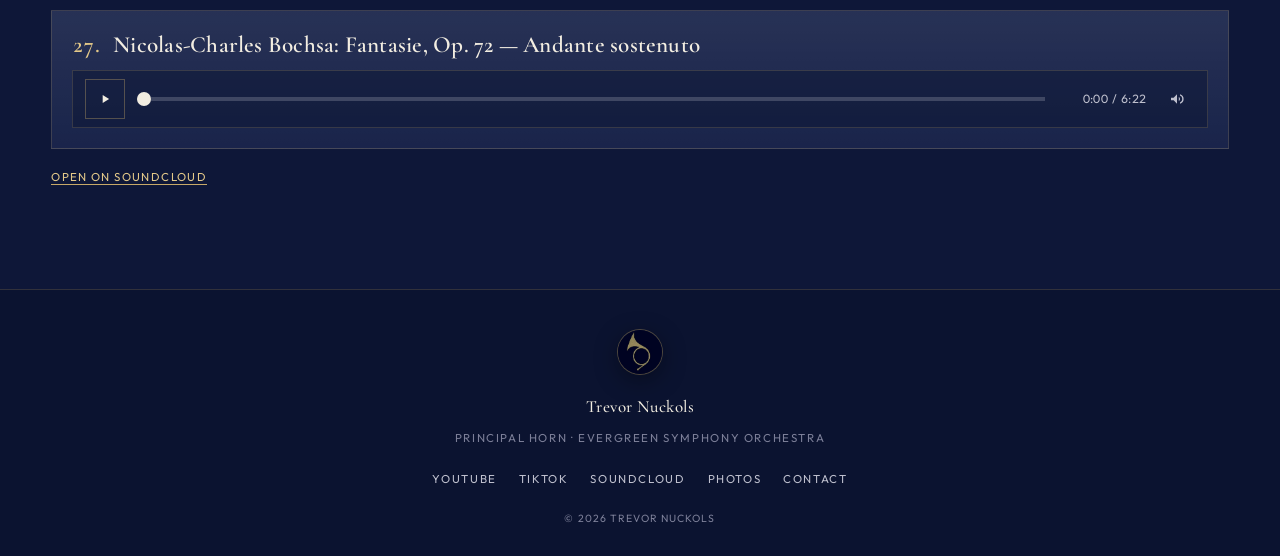
==== commit 3909b277: "Make Custom the default audio sort with Thaïs, Ständchen, and Morgen first." ====
--- a/audio/index.html
+++ b/audio/index.html
@@ -63,7 +63,8 @@
           <div class="watch-sort-group">
             <label class="watch-sort-label" for="audio-sort">Sort by</label>
             <select id="audio-sort" class="watch-sort" name="audio-sort">
-              <option value="album" selected>Album</option>
+              <option value="custom" selected>Custom</option>
+              <option value="album">Album</option>
               <option value="newest">Newest uploads</option>
               <option value="oldest">Oldest uploads</option>
               <option value="plays">Most played</option>
@@ -82,7 +83,7 @@
             scrolling="no"
             frameborder="no"
             allow="autoplay"
-            src="https://w.soundcloud.com/player/?url=https%3A%2F%2Fapi.soundcloud.com%2Ftracks%2F2369999594&amp;color=%23C7A968&amp;auto_play=false&amp;hide_related=true&amp;show_comments=false&amp;show_user=false&amp;show_reposts=false&amp;show_teaser=false&amp;visual=false&amp;download=false&amp;sharing=false"
+            src="https://w.soundcloud.com/player/?url=https%3A%2F%2Fapi.soundcloud.com%2Ftracks%2F2370016676&amp;color=%23C7A968&amp;auto_play=false&amp;hide_related=true&amp;show_comments=false&amp;show_user=false&amp;show_reposts=false&amp;show_teaser=false&amp;visual=false&amp;download=false&amp;sharing=false"
           ></iframe>
         </div>
         <p class="watch-audio-note">
@@ -108,7 +109,7 @@
     <p class="copy">&copy; <span id="year"></span> Trevor Nuckols</p>
   </footer>
 
-  <script src="../js/main.js?v=49" defer></script>
+  <script src="../js/main.js?v=50" defer></script>
   <script src="https://w.soundcloud.com/player/api.js" async></script>
 </body>
 </html>
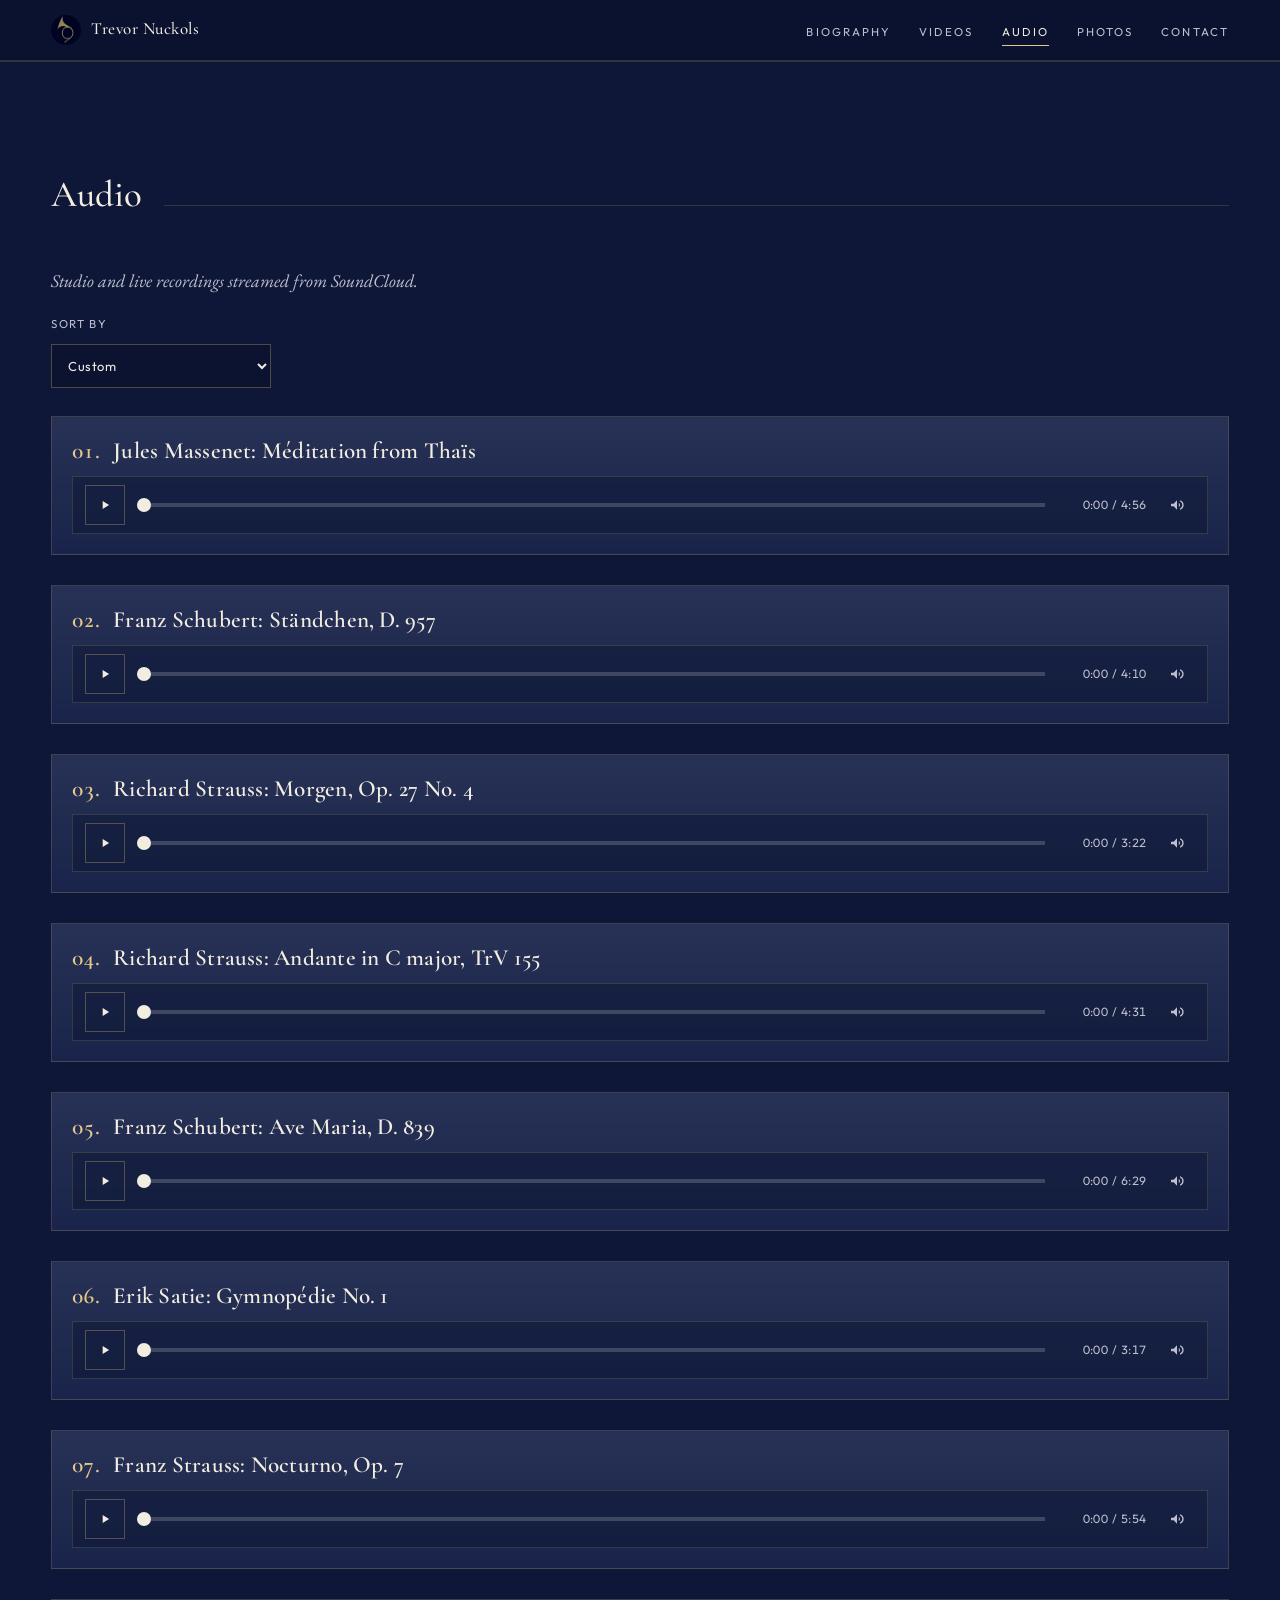
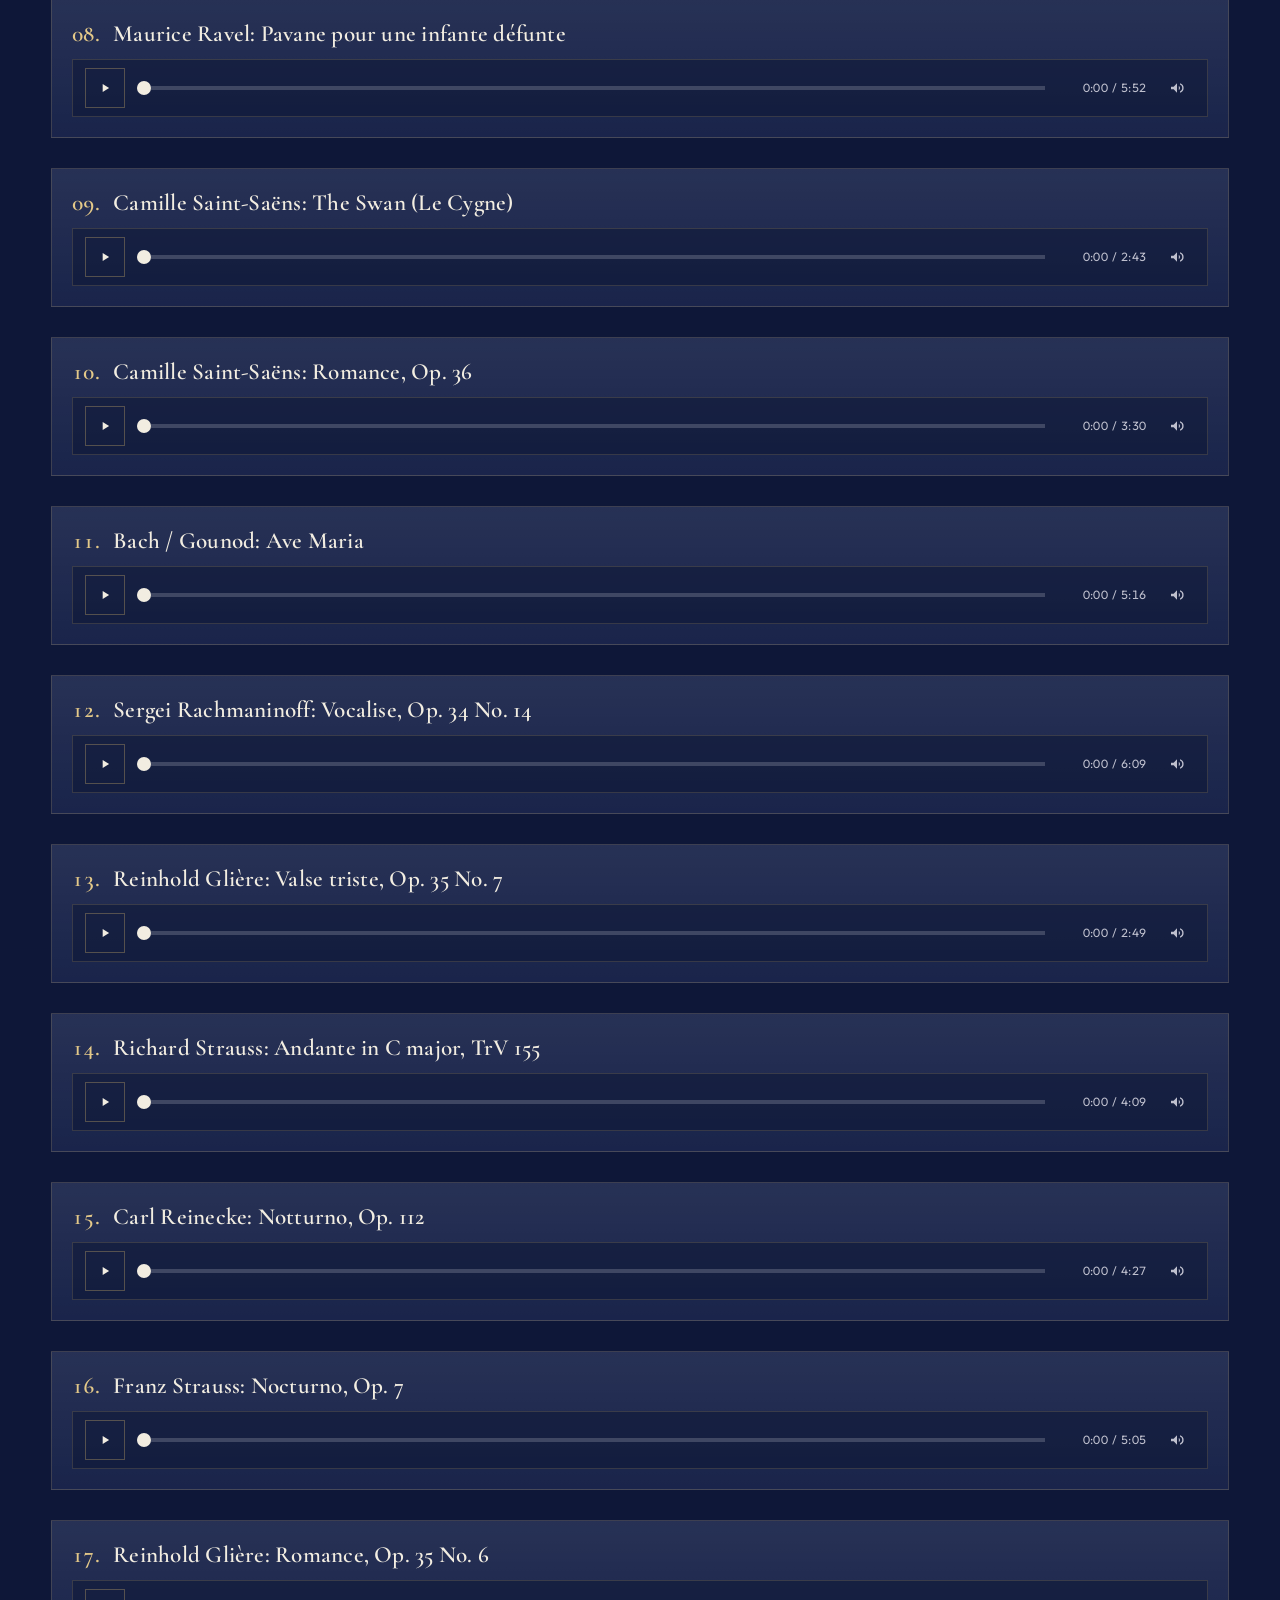
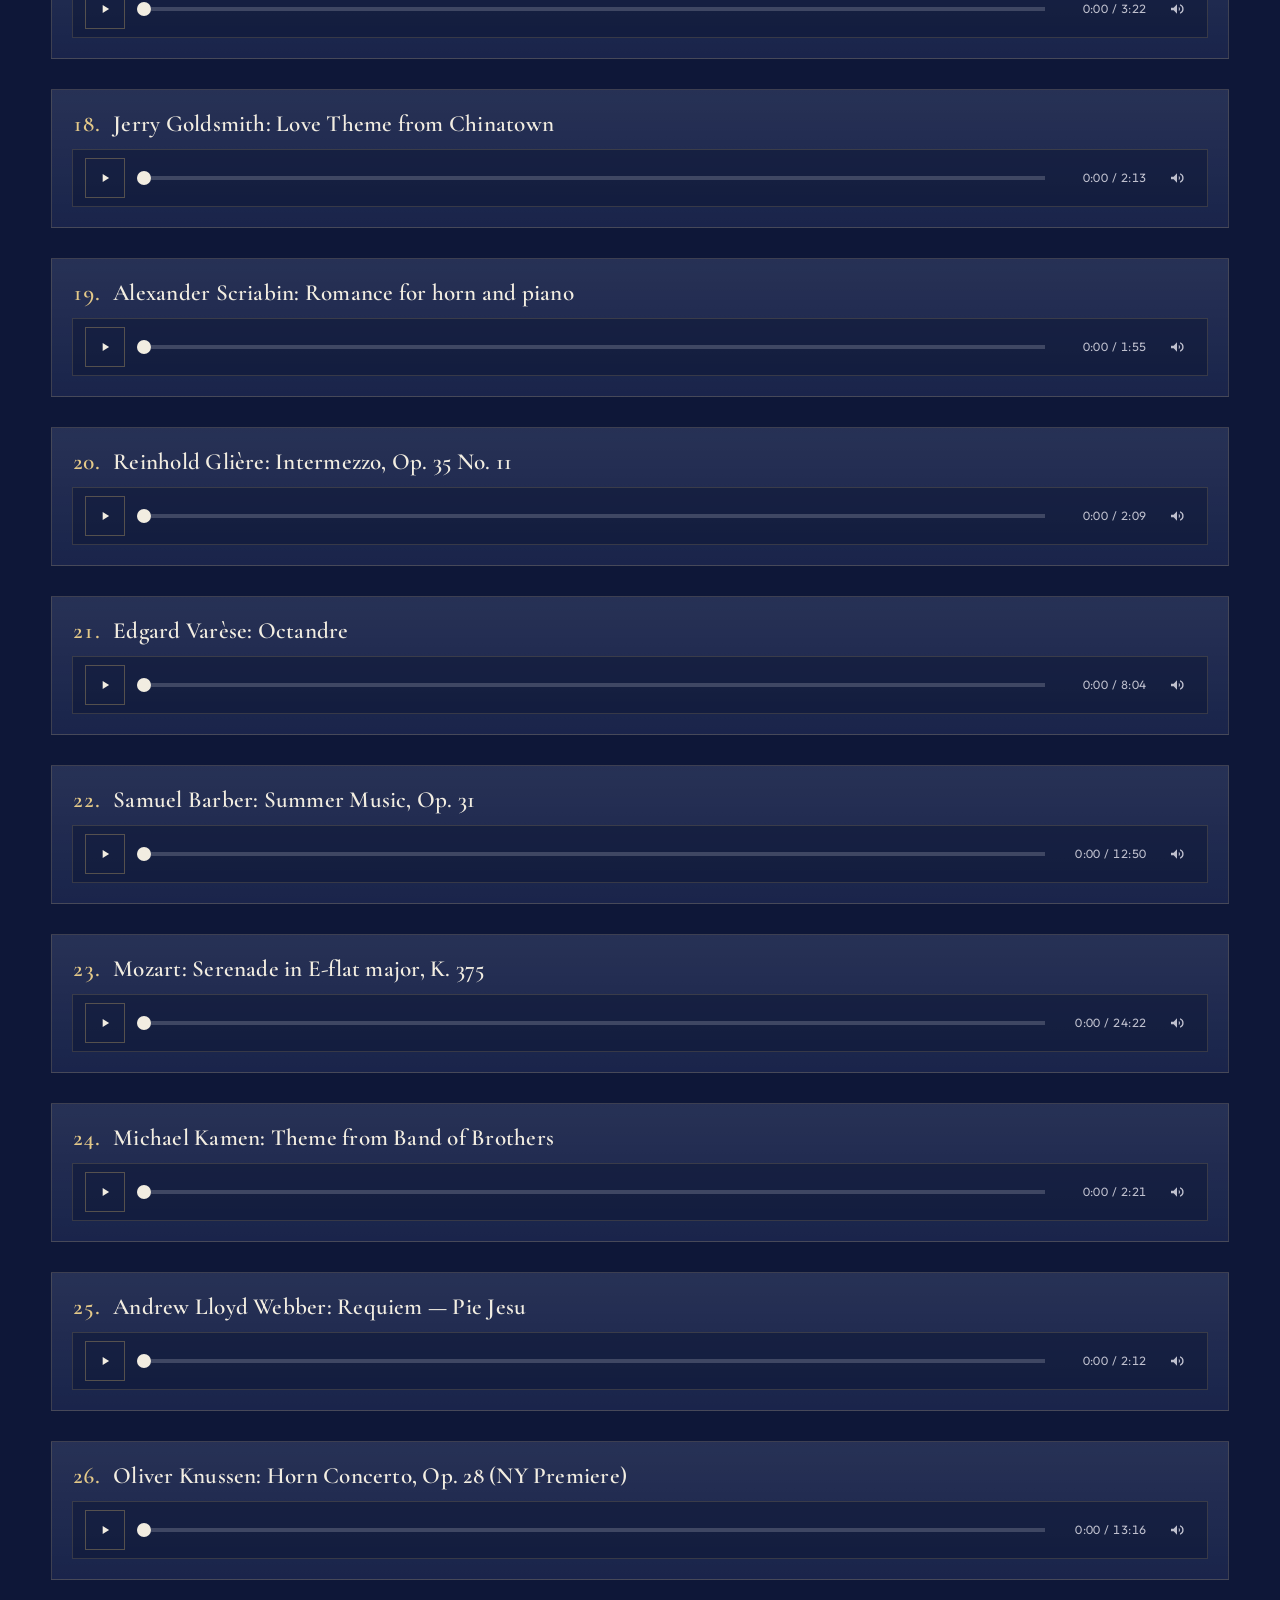
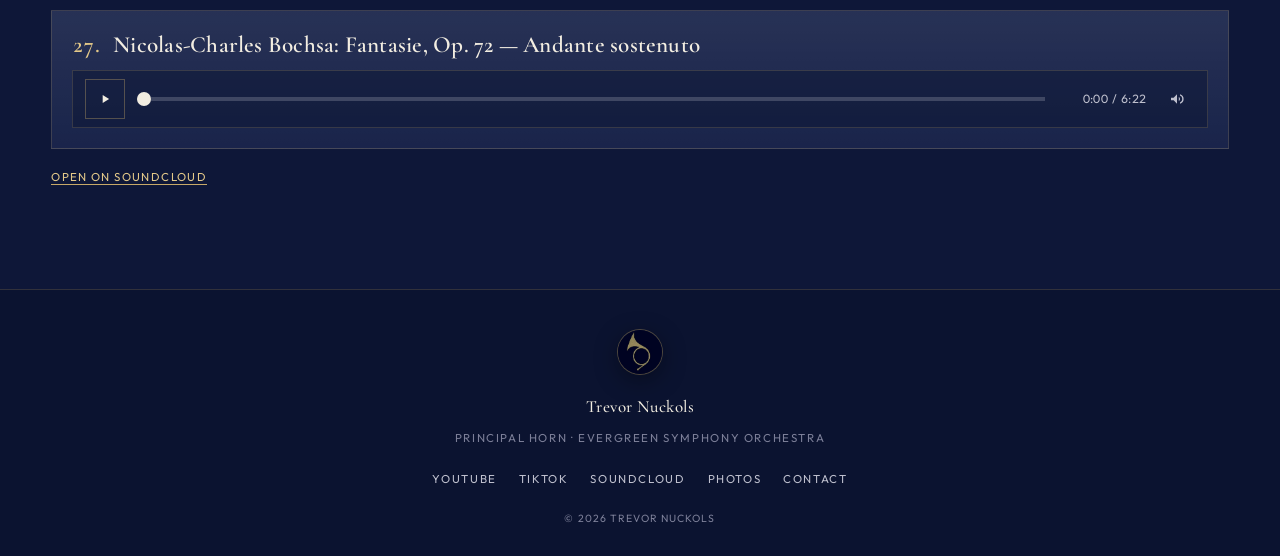
==== commit 8aeada45: "Fix custom audio sort so Thaïs stays first instead of dropping behind." ====
--- a/audio/index.html
+++ b/audio/index.html
@@ -109,7 +109,7 @@
     <p class="copy">&copy; <span id="year"></span> Trevor Nuckols</p>
   </footer>
 
-  <script src="../js/main.js?v=50" defer></script>
+  <script src="../js/main.js?v=51" defer></script>
   <script src="https://w.soundcloud.com/player/api.js" async></script>
 </body>
 </html>
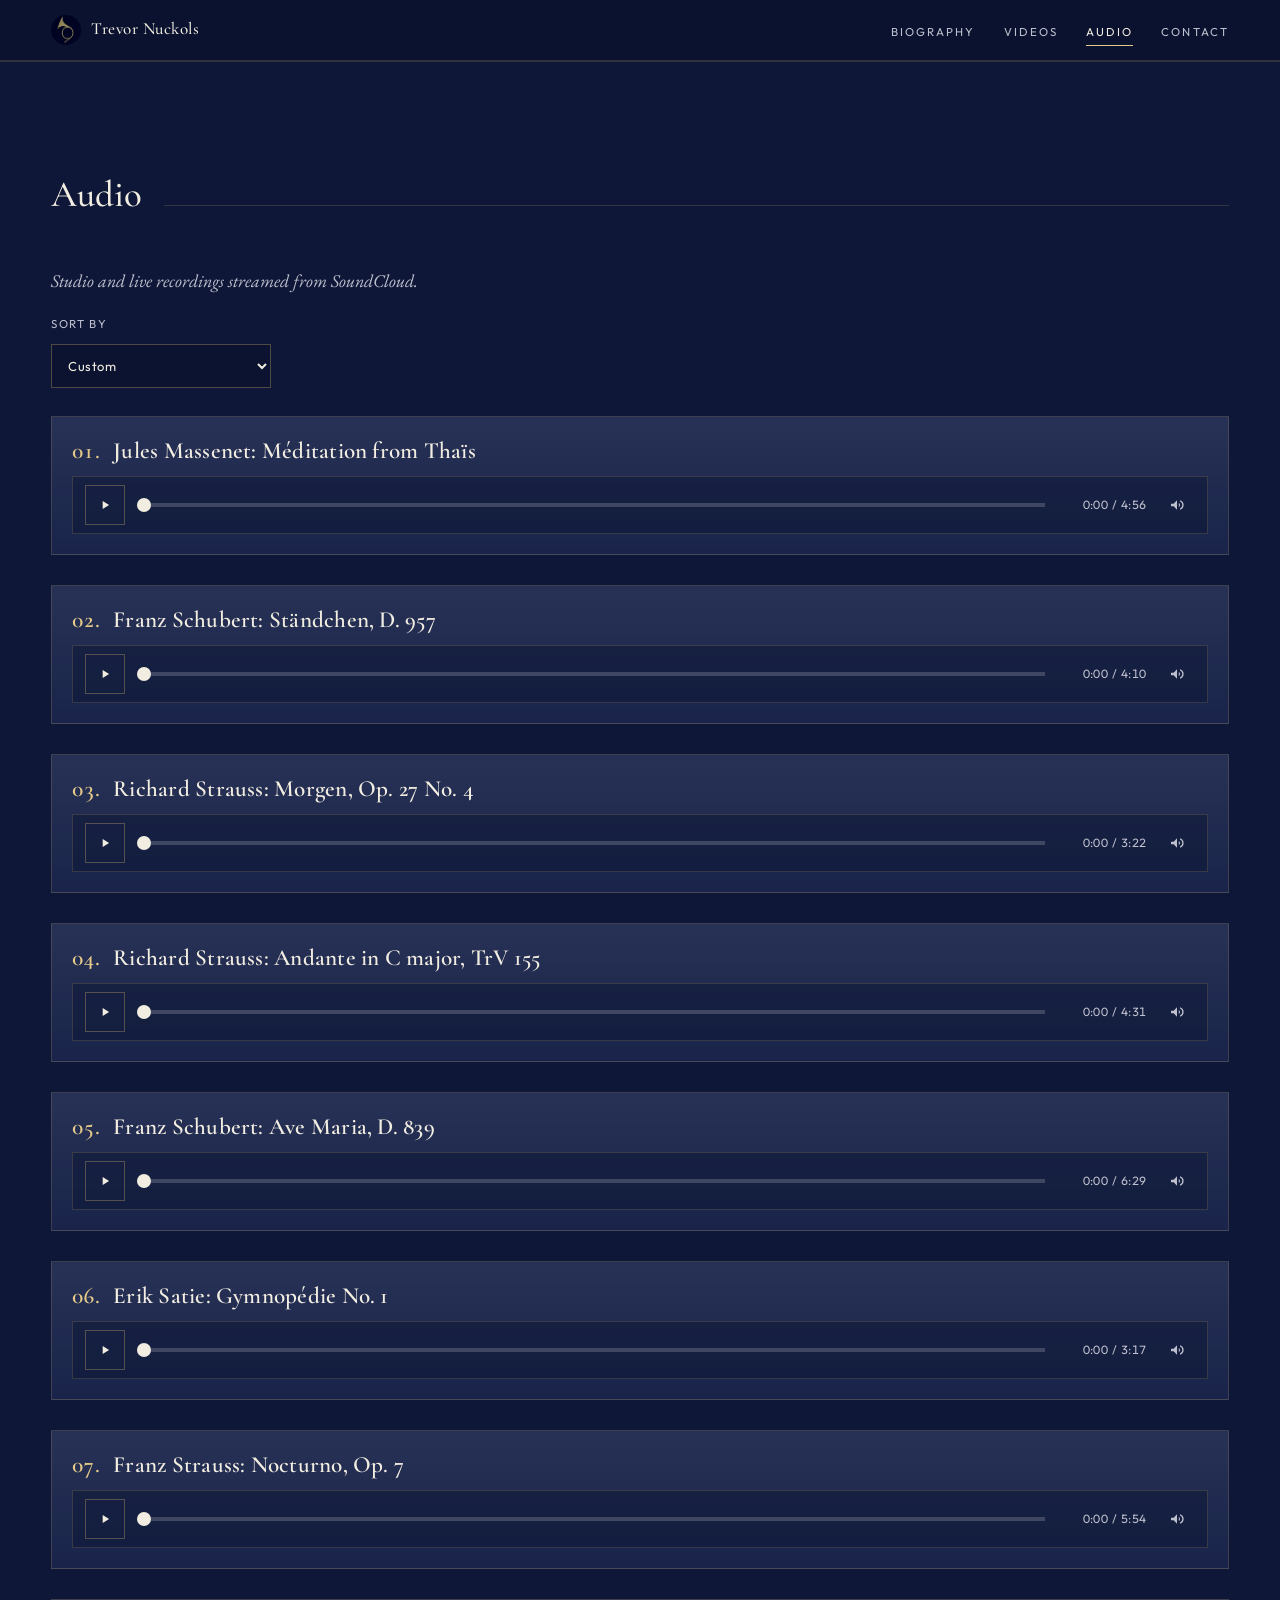
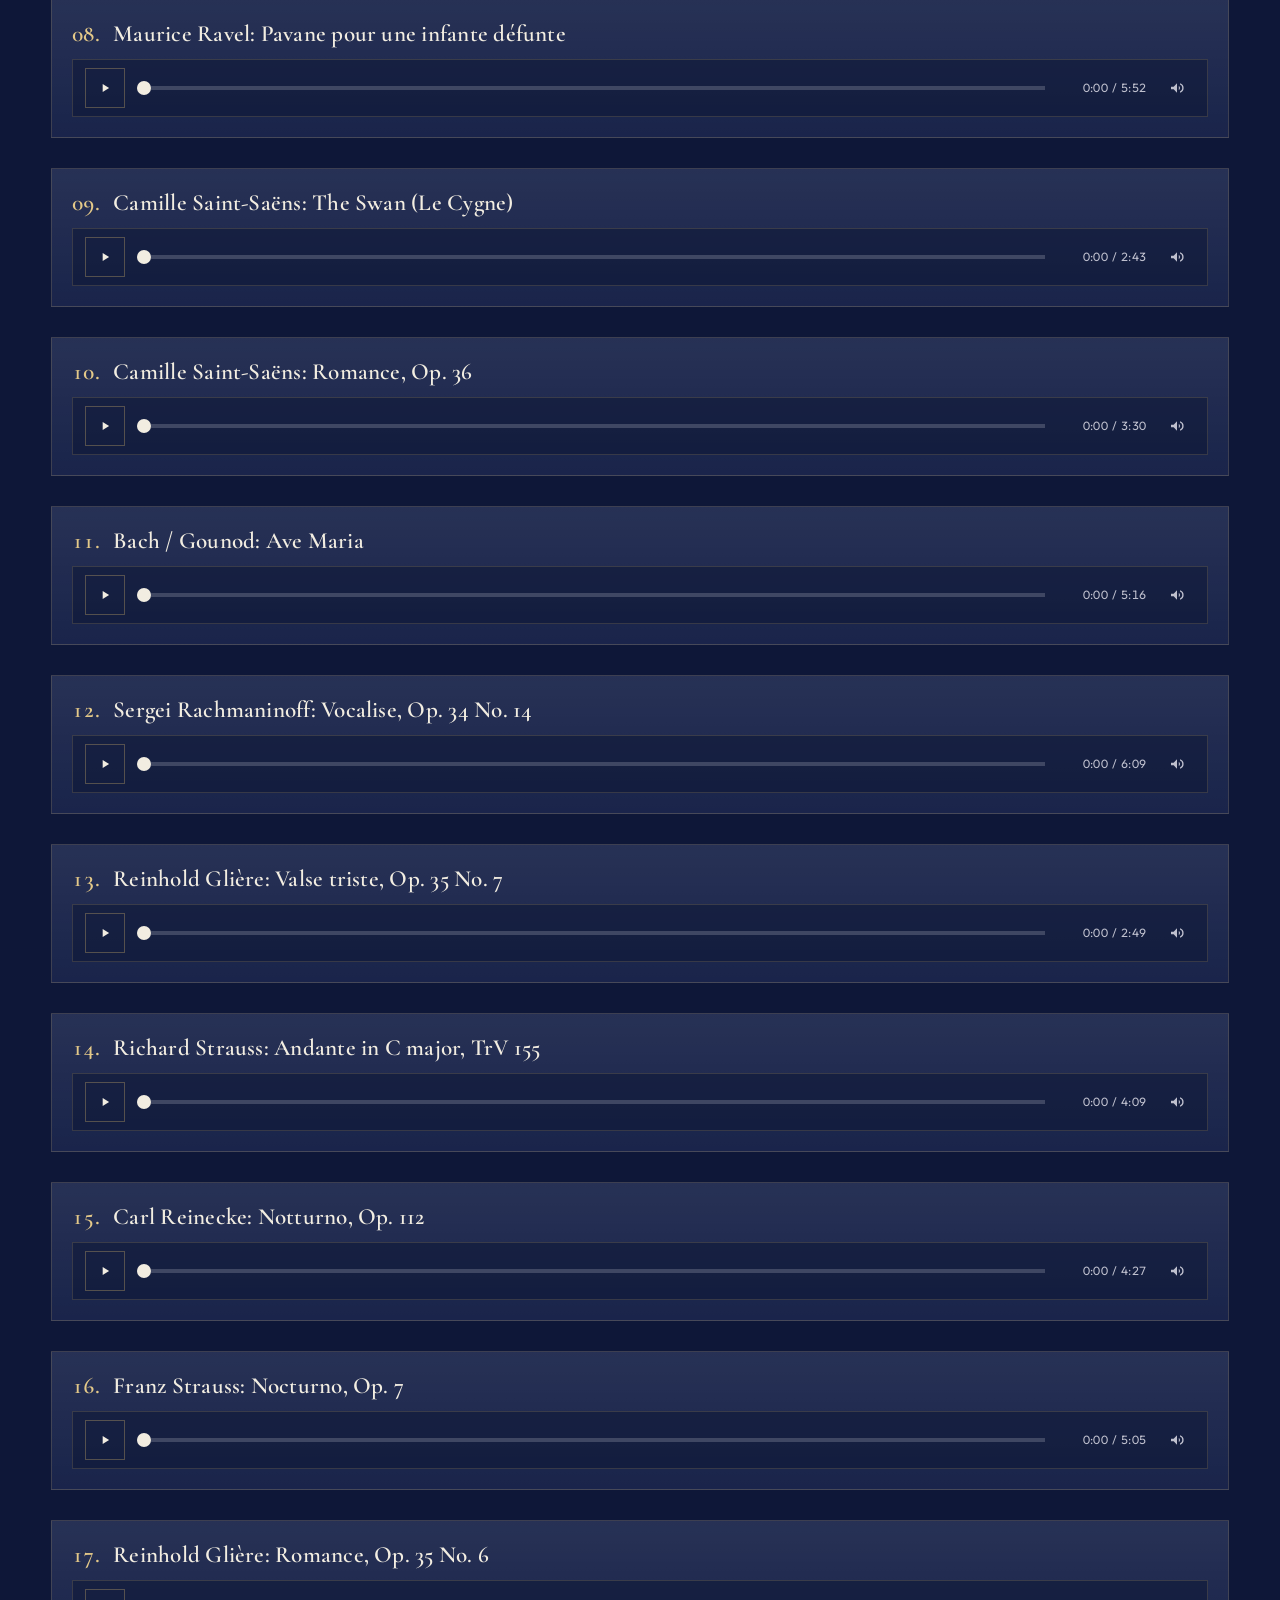
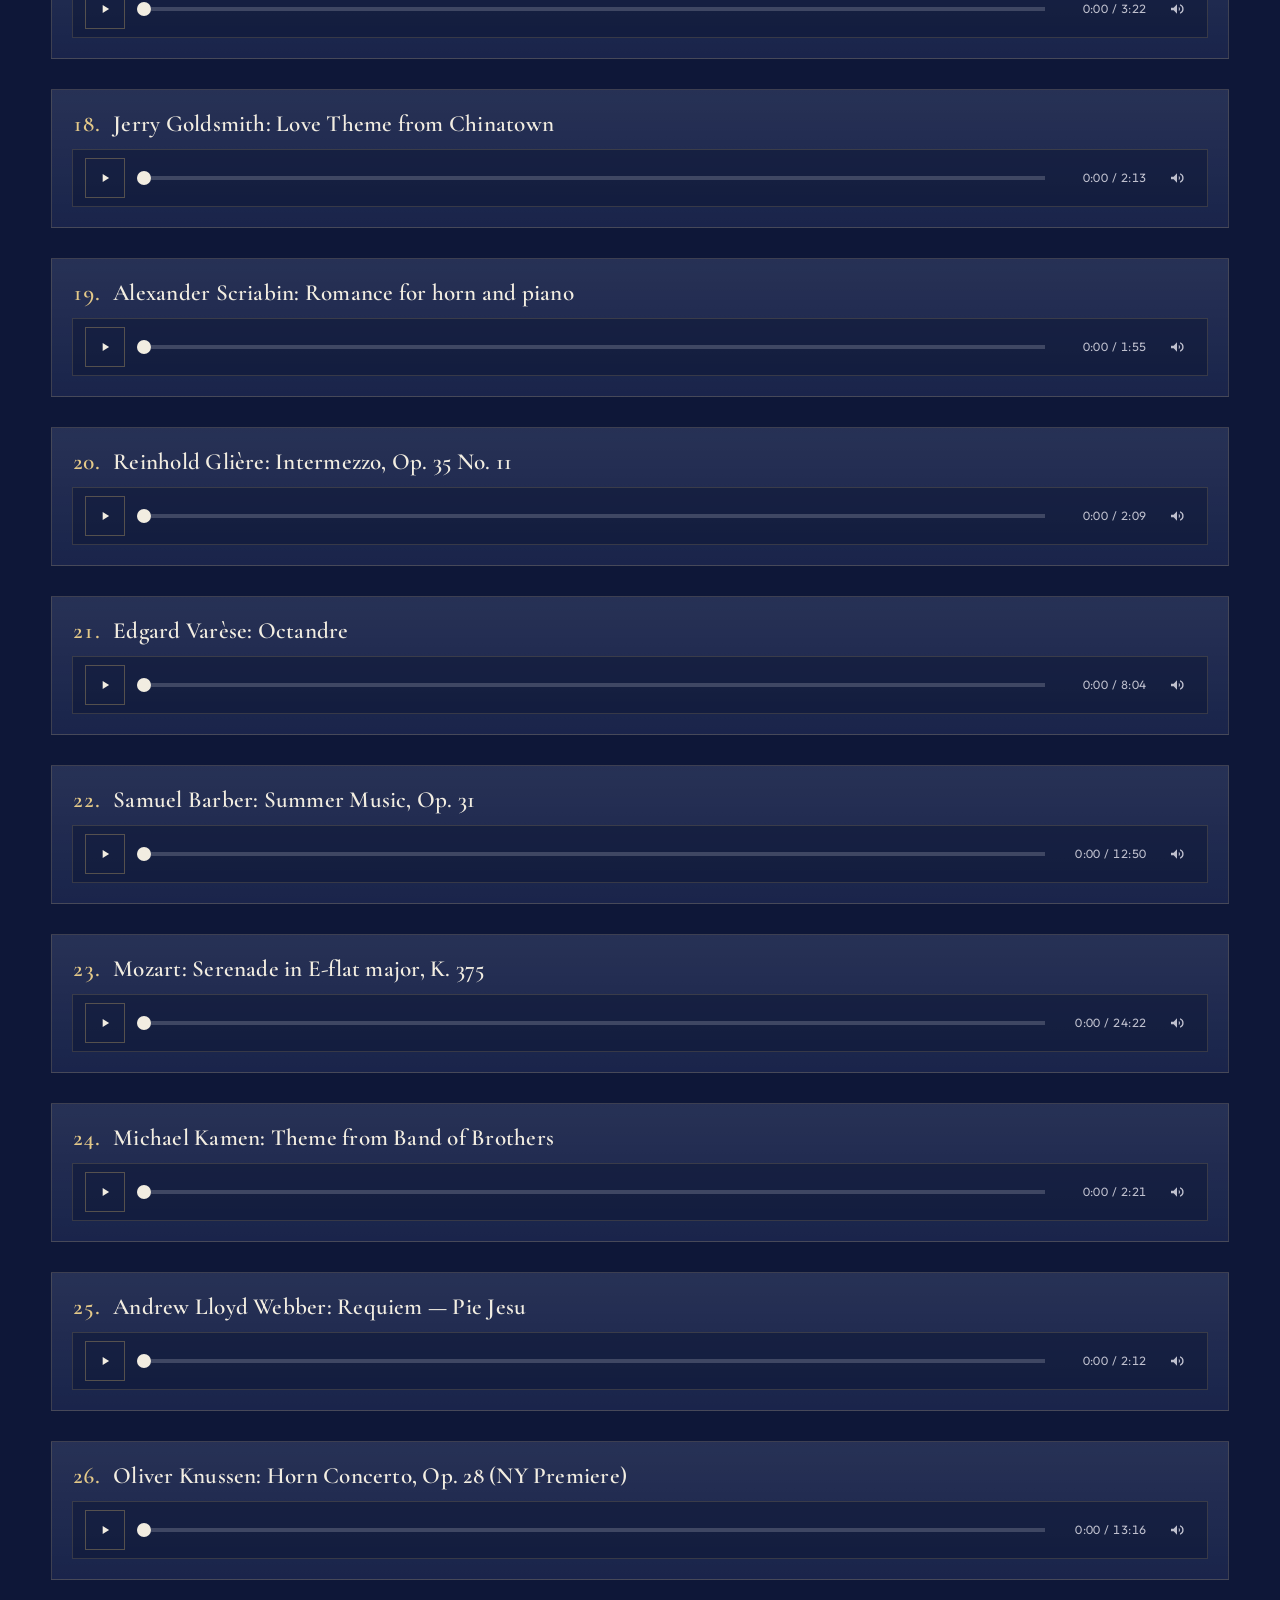
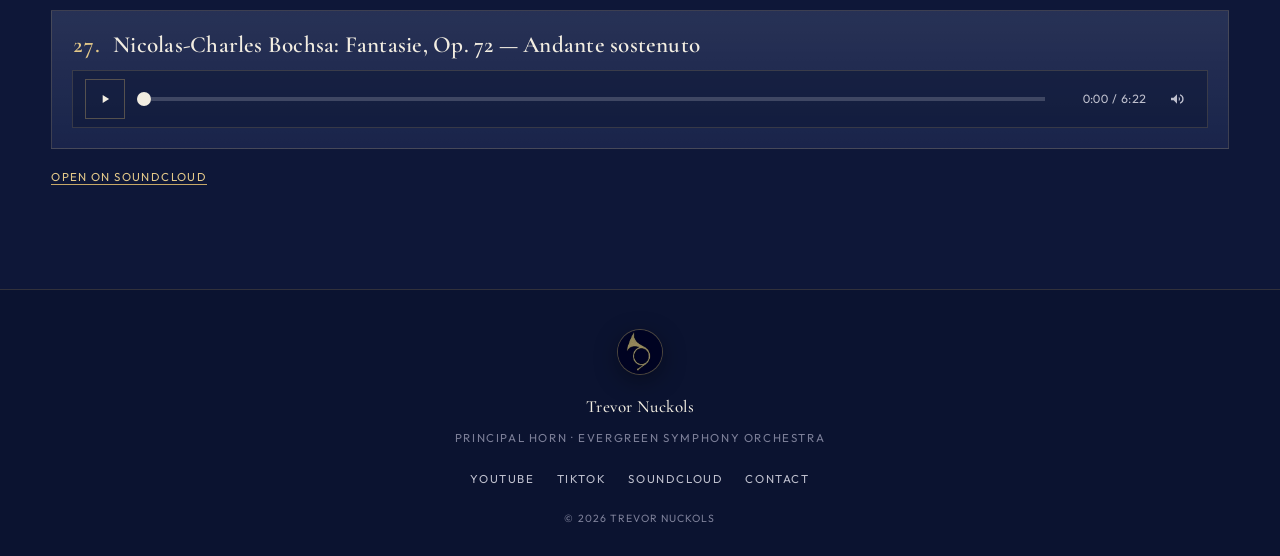
==== commit 177b3851: "Hide the photo gallery from the site while keeping homepage and other page photos." ====
--- a/audio/index.html
+++ b/audio/index.html
@@ -45,7 +45,6 @@
           <li><a href="../#biography">Biography</a></li>
           <li><a href="../#videos">Videos</a></li>
           <li><a href="./" aria-current="page">Audio</a></li>
-          <li><a href="../photos/">Photos</a></li>
           <li><a href="../contact/">Contact</a></li>
         </ul>
       </nav>
@@ -103,7 +102,6 @@
       <li><a href="https://youtube.com/@horncalls" target="_blank" rel="noopener noreferrer">YouTube</a></li>
       <li><a href="https://www.tiktok.com/@horncalls" target="_blank" rel="noopener noreferrer">TikTok</a></li>
       <li><a href="https://soundcloud.com/horncalls" target="_blank" rel="noopener noreferrer">SoundCloud</a></li>
-      <li><a href="../photos/">Photos</a></li>
       <li><a href="../contact/">Contact</a></li>
     </ul>
     <p class="copy">&copy; <span id="year"></span> Trevor Nuckols</p>
--- a/css/styles.css
+++ b/css/styles.css
@@ -381,7 +381,7 @@
 
 .quote-band blockquote {
   font-family: "Cormorant Garamond", serif;
-  font-style: italic;
+  font-style: normal;
   font-weight: 400;
   font-size: clamp(1.25rem, 3.2vw, 2.05rem);
   max-width: 26ch;
@@ -392,7 +392,7 @@
 
 .quote-band cite {
   font-family: "Outfit", sans-serif;
-  font-style: normal;
+  font-style: italic;
   font-size: 11.5px;
   letter-spacing: 0.2em;
   text-transform: uppercase;
